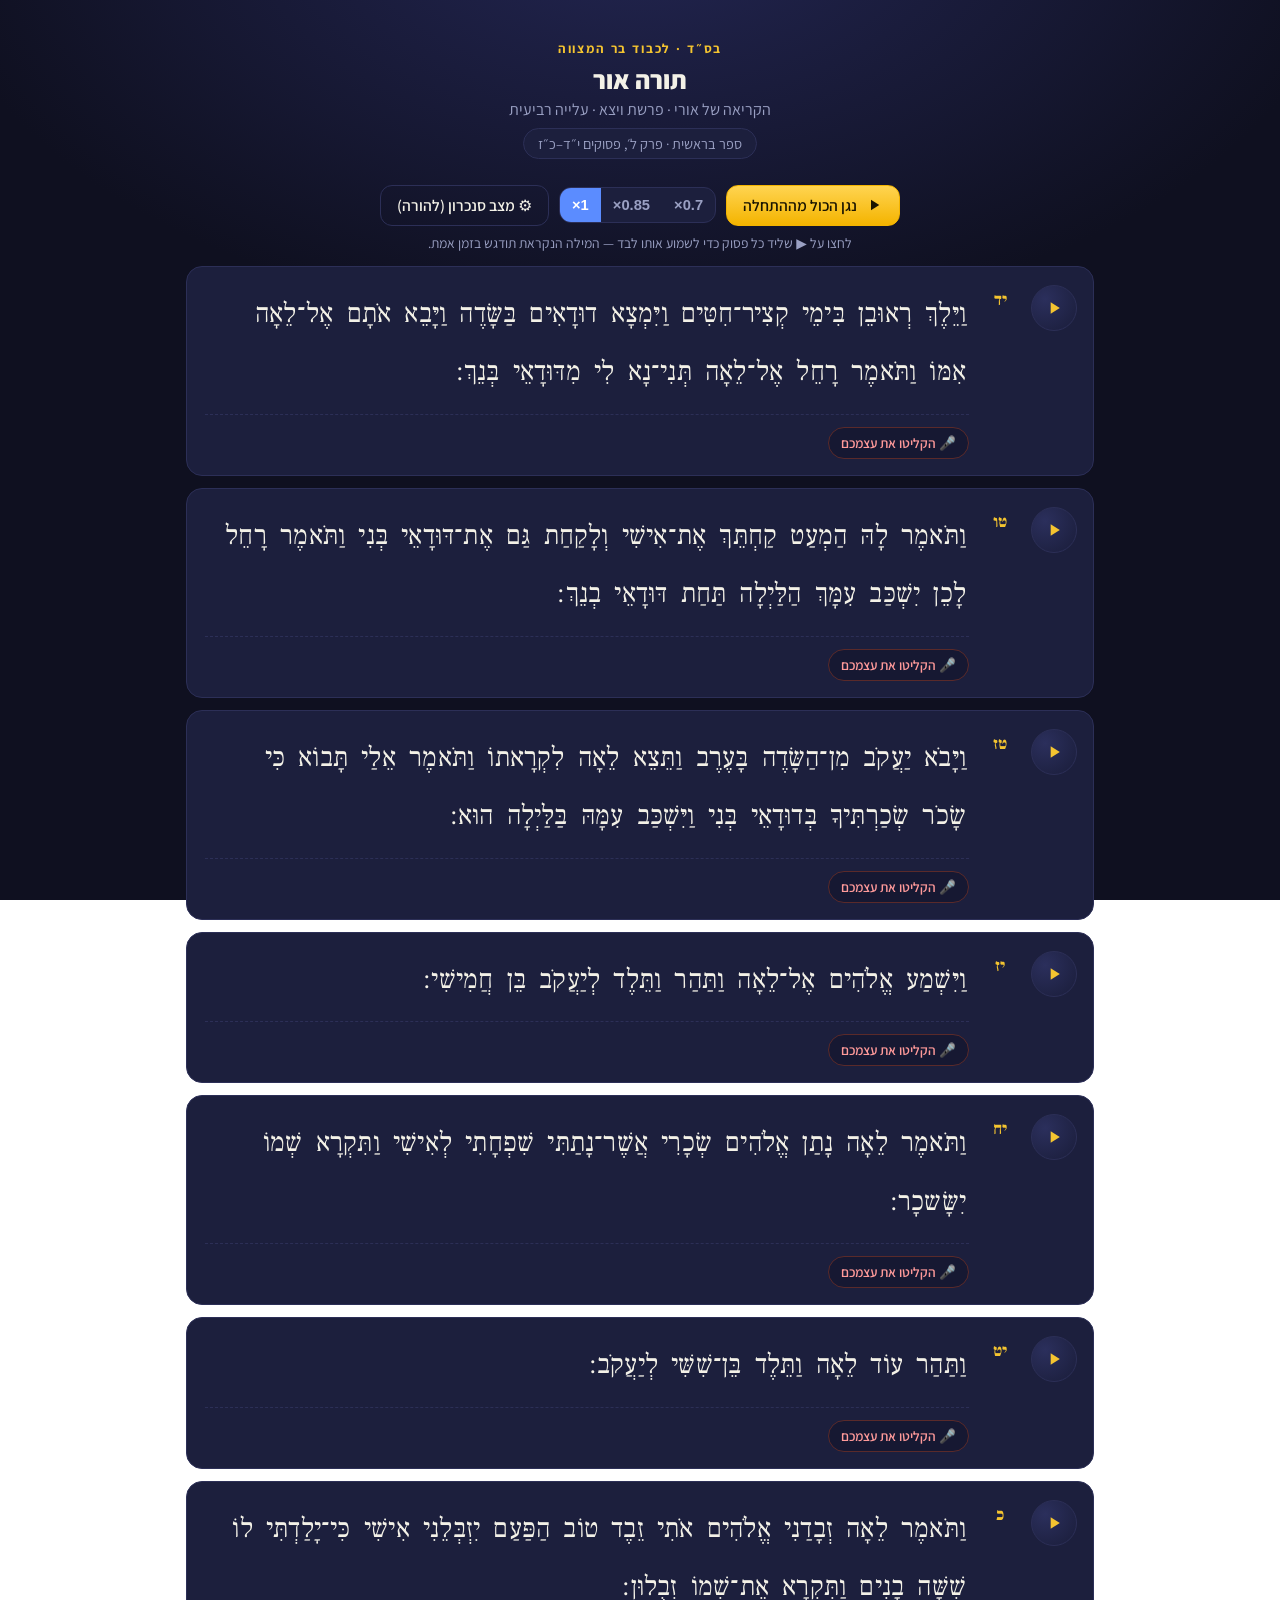
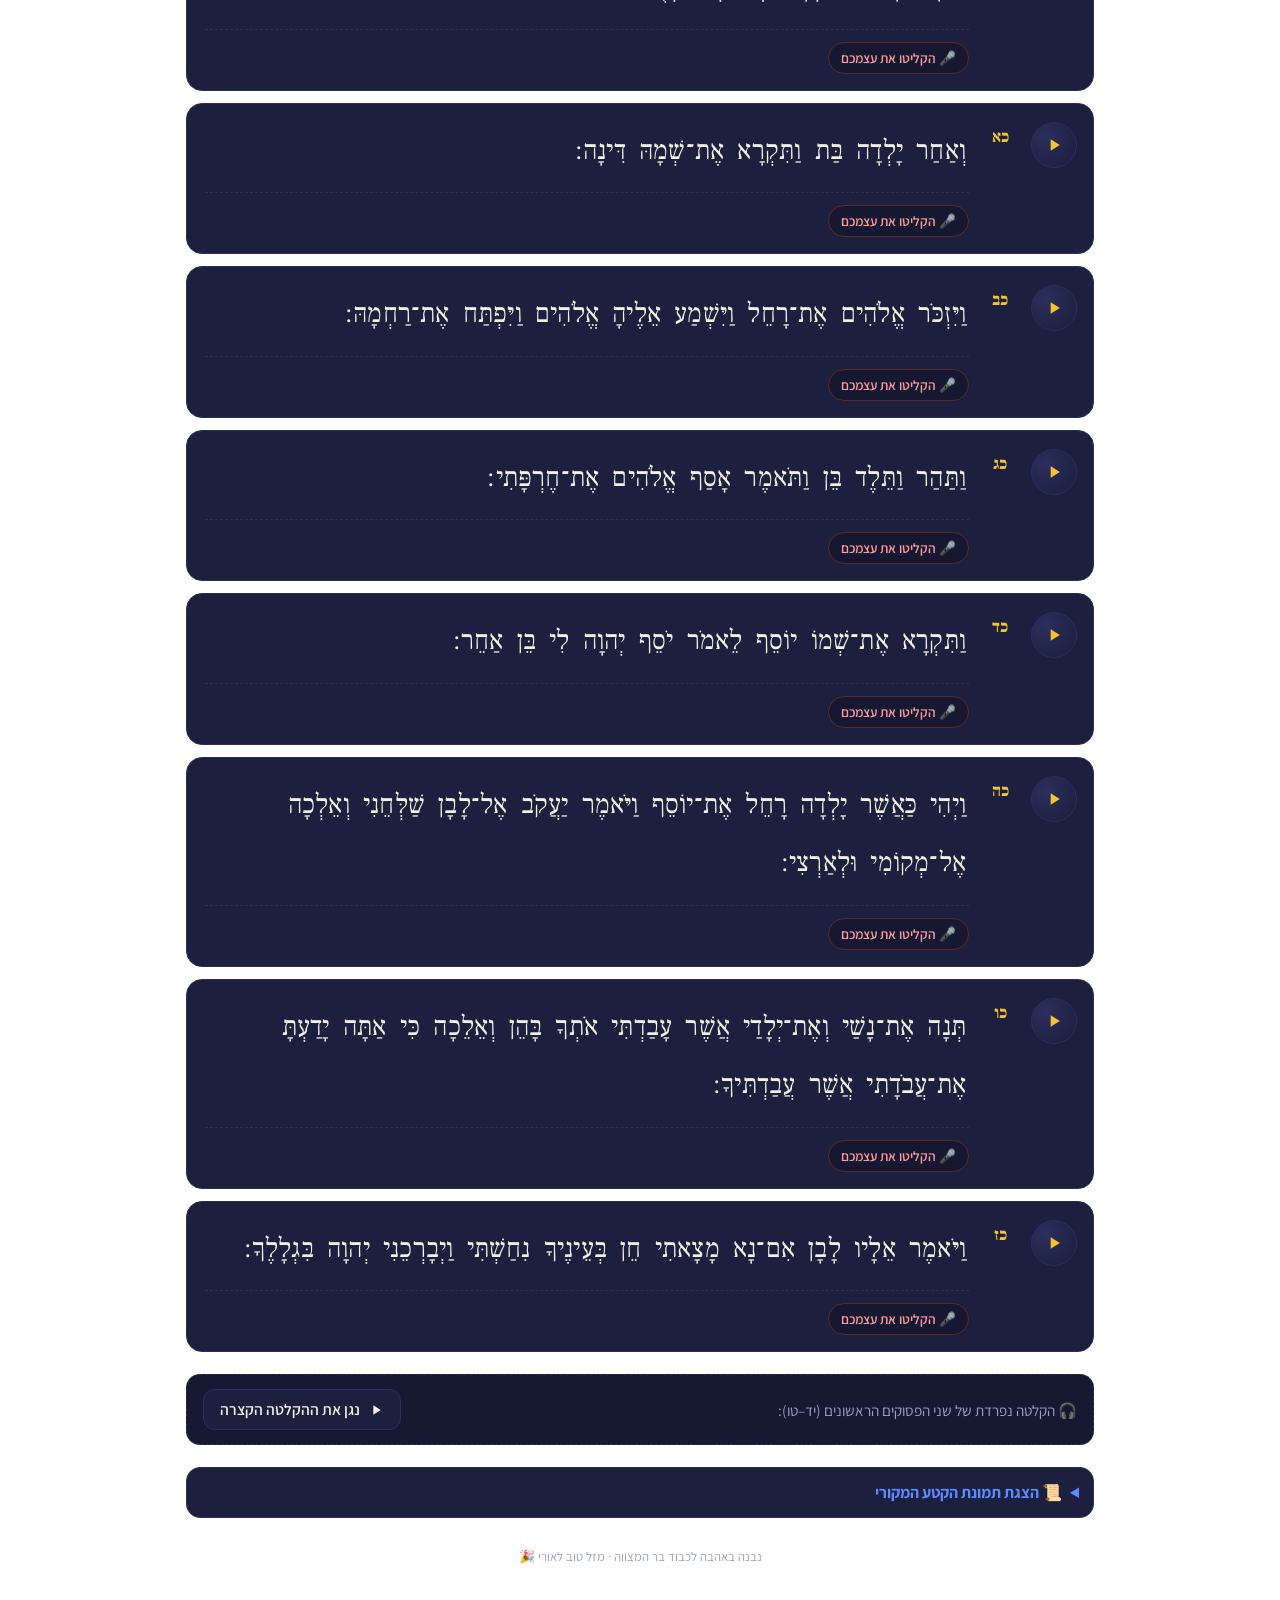
==== index.html @ f00687b6 "Phase 1 comparison: tempo + rhythm-envelope match vs original (client-side), with visual overlay" ====
<!DOCTYPE html>
<html lang="he" dir="rtl">
<head>
<meta charset="utf-8">
<meta name="viewport" content="width=device-width, initial-scale=1, viewport-fit=cover">
<title>תורה אור · הקריאה של אורי לבר המצווה</title>
<meta name="description" content="תורה אור — לימוד קריאה בתורה בטעמים. לוחצים על כל פסוק ולומדים בדיוק לפי ההקלטה, עם הדגשת המילה הנקראת בזמן אמת.">

<!-- Open Graph / WhatsApp / social preview -->
<meta property="og:type" content="website">
<meta property="og:site_name" content="תורה אור">
<meta property="og:title" content="תורה אור">
<meta property="og:description" content="לימוד קריאה בתורה בטעמים — פסוק אחר פסוק, בדיוק לפי ההקלטה, עם הדגשת המילה הנקראת בזמן אמת.">
<meta property="og:url" content="https://amitrubin10.github.io/bar_mitzva/">
<meta property="og:image" content="https://amitrubin10.github.io/bar_mitzva/share3.png">
<meta property="og:image:secure_url" content="https://amitrubin10.github.io/bar_mitzva/share3.png">
<meta property="og:image:type" content="image/png">
<meta property="og:image:width" content="1200">
<meta property="og:image:height" content="630">
<meta property="og:image:alt" content="תורה אור — לימוד קריאה בתורה בטעמים">
<meta property="og:locale" content="he_IL">
<meta name="twitter:card" content="summary_large_image">
<meta name="twitter:title" content="תורה אור">
<meta name="twitter:description" content="לימוד קריאה בתורה בטעמים — פסוק אחר פסוק, בדיוק לפי ההקלטה.">
<meta name="twitter:image" content="https://amitrubin10.github.io/bar_mitzva/share3.png">

<!-- PWA -->
<link rel="manifest" href="manifest.webmanifest">
<meta name="theme-color" content="#0f1020">
<meta name="mobile-web-app-capable" content="yes">
<meta name="apple-mobile-web-app-capable" content="yes">
<meta name="apple-mobile-web-app-status-bar-style" content="black-translucent">
<meta name="apple-mobile-web-app-title" content="תורה אור">
<link rel="apple-touch-icon" href="icons/apple-touch-icon.png">
<link rel="icon" href="icons/favicon.png" type="image/png">

<link rel="preconnect" href="https://fonts.googleapis.com">
<link href="https://fonts.googleapis.com/css2?family=Assistant:wght@400;600;700;800&family=Frank+Ruhl+Libre:wght@500;700;900&display=swap" rel="stylesheet">
<link rel="stylesheet" href="style.css">
</head>
<body>
<div class="wrap">
  <header class="top">
    <div class="kicker">בס״ד · לכבוד בר המצווה</div>
    <h1>תורה אור</h1>
    <div class="sub">הקריאה של אורי · פרשת ויצא · עלייה רביעית</div>
    <div class="ref-badge">ספר בראשית · פרק ל׳, פסוקים י״ד–כ״ז</div>
  </header>

  <div class="toolbar">
    <div class="btn primary" id="playAll"><svg viewBox="0 0 24 24" width="18" height="18"><path fill="#1a1400" d="M8 5v14l11-7z"/></svg> נגן הכול מההתחלה</div>
    <div class="speed-group" id="speedGroup" title="מהירות">
      <button data-sp="0.7">0.7×</button>
      <button data-sp="0.85">0.85×</button>
      <button data-sp="1" class="on">1×</button>
    </div>
    <div class="btn ghost" id="syncToggle">⚙️ מצב סנכרון (להורה)</div>
    <div class="btn" id="installBtn" style="display:none">⬇️ התקן כאפליקציה</div>
  </div>
  <div class="hint">לחצו על ▶ שליד כל פסוק כדי לשמוע אותו לבד — המילה הנקראת תודגש בזמן אמת.</div>

  <div id="noSyncWarn" class="warn-nosync" style="display:none"></div>

  <div class="verses" id="verses"></div>

  <div class="extra">
    <div class="lbl">🎧 הקלטה נפרדת של שני הפסוקים הראשונים (יד–טו):</div>
    <div class="btn" id="playFirst2"><svg viewBox="0 0 24 24" width="16" height="16"><path fill="currentColor" d="M8 5v14l11-7z"/></svg> נגן את ההקלטה הקצרה</div>
  </div>

  <details class="img">
    <summary>📜 הצגת תמונת הקטע המקורי</summary>
    <img src="media/text.png" alt="טקסט הקטע מחולק לפסוקים">
  </details>

  <!-- ===== Sync editor (parent) ===== -->
  <div class="editor" id="editor">
    <h3>⚙️ מצב סנכרון — כוונון זמנים</h3>
    <p style="color:var(--muted);font-size:.9rem;margin-top:0">
      כאן מכוונים אילו קטעים בהקלטה שייכים לכל פסוק ולכל מילה, כדי שההדגשה תהיה מדויקת.
      בוחרים פסוק, לוחצים <b>הקלט תזמון</b>, וההקלטה מתנגנת — מקישים <b>רווח</b> (או לוחצים על הכפתור הגדול)
      בדיוק ברגע שבו מתחילה כל מילה. בסוף לוחצים שוב רווח לסיום. אפשר גם לתקן ידנית את זמני ההתחלה/סיום של הפסוק.
    </p>
    <div class="row">
      <label>פסוק:</label>
      <select id="edVerse"></select>
      <span class="pill">התחלה: <b id="edStart">—</b></span>
      <span class="pill">סיום: <b id="edEnd">—</b></span>
    </div>
    <div class="row">
      <span>התחלת פסוק (שנ'):</span><input type="number" id="edStartIn" step="0.05" style="width:90px">
      <span>סיום פסוק (שנ'):</span><input type="number" id="edEndIn" step="0.05" style="width:90px">
      <div class="btn" id="edApplyBounds">עדכן גבולות</div>
      <div class="btn" id="edPreview">▶ נגן פסוק זה</div>
    </div>
    <div class="row">
      <div class="btn primary big" id="edRecord">🎯 הקלט תזמון מילים (רווח לכל מילה)</div>
      <span class="rec-status" id="edRecStatus"></span>
    </div>
    <div class="row">
      <div class="btn on" id="edTapBtn" style="display:none;font-size:1.1rem;padding:14px 28px">👇 הקש כאן / רווח — מילה הבאה</div>
    </div>
    <div class="row">
      <div class="btn" id="edExport">⬇️ ייצוא כל הזמנים (JSON)</div>
      <div class="btn" id="edImport">⬆️ טעינת זמנים מ-JSON</div>
      <div class="btn ghost" id="edReset" style="color:#ff8080">איפוס פסוק זה</div>
    </div>
    <textarea id="edJson" placeholder="כאן יופיע ה-JSON לייצוא / כאן מדביקים JSON לטעינה"></textarea>
    <div class="row"><div class="btn" id="edLoadJson">טען מהתיבה למעלה</div>
      <span style="color:var(--muted);font-size:.82rem">הזמנים נשמרים אוטומטית בדפדפן. לייצוא קבוע — שמרו את ה-JSON.</span></div>
  </div>

  <footer>נבנה באהבה לכבוד בר המצווה · מזל טוב לאורי 🎉</footer>
</div>

<div class="nowbar" id="nowbar">
  <span class="stop" id="nowStop">■ עצור</span>
  <span class="pausebtn" id="nowPause">⏸ השהה</span>
  <span class="np">פסוק <b id="npNum">—</b></span>
</div>

<audio id="audioFull" src="media/full.oga" preload="auto"></audio>
<audio id="audioFirst2" src="media/first2.oga" preload="auto"></audio>

<script src="data.js"></script>
<script src="timings.js"></script>
<script src="original_env.js"></script>
<script src="app.js"></script>
<script>
  if ("serviceWorker" in navigator) {
    // If a SW already controls this page, a controller change means a new
    // version activated — reload once to show it immediately.
    var __refreshing = false;
    if (navigator.serviceWorker.controller) {
      navigator.serviceWorker.addEventListener("controllerchange", function () {
        if (__refreshing) return; __refreshing = true; window.location.reload();
      });
    }
    window.addEventListener("load", function () {
      navigator.serviceWorker.register("sw.js").then(function (reg) {
        if (reg && reg.update) { try { reg.update(); } catch (e) {} }
      }).catch(function () {});
    });
  }
</script>
</body>
</html>
---- style.css ----
:root{
  --bg:#0f1020;
  --bg2:#171933;
  --card:#1c1f3d;
  --card-hover:#242850;
  --ink:#f3f1e7;
  --muted:#9aa0c3;
  --accent:#f4c430;      /* gold */
  --accent2:#5b8cff;     /* blue */
  --marker:#ffe14d;      /* highlight marker */
  --marker-glow:rgba(255,225,77,.55);
  --done:#7c83b0;
  --line:#2c2f57;
  --good:#43d17a;
  --font-torah:"Frank Ruhl Libre","Times New Roman",serif;
}
*{box-sizing:border-box}
html,body{margin:0;padding:0}
body{
  background:radial-gradient(1200px 700px at 50% -10%,#232653 0%,var(--bg) 60%) fixed;
  color:var(--ink);
  font-family:"Assistant","Segoe UI",system-ui,sans-serif;
  direction:rtl;
  min-height:100vh;
  -webkit-tap-highlight-color:transparent;
}
.wrap{max-width:940px;margin:0 auto;
  padding:calc(18px + env(safe-area-inset-top)) calc(16px + env(safe-area-inset-right)) 90px calc(16px + env(safe-area-inset-left))}

/* header */
header.top{text-align:center;padding:22px 10px 8px}
header.top .kicker{color:var(--accent);letter-spacing:.14em;font-size:.82rem;font-weight:700}
header.top h1{margin:.25em 0 .1em;font-size:1.6rem;font-weight:800}
header.top .sub{color:var(--muted);font-size:1rem}
.ref-badge{display:inline-block;margin-top:8px;background:var(--card);border:1px solid var(--line);
  border-radius:999px;padding:5px 14px;color:var(--muted);font-size:.9rem}

/* toolbar */
.toolbar{display:flex;flex-wrap:wrap;gap:10px;justify-content:center;align-items:center;margin:18px 0 8px}
.btn{
  display:inline-flex;align-items:center;gap:8px;cursor:pointer;user-select:none;
  background:var(--card);color:var(--ink);border:1px solid var(--line);
  padding:9px 16px;border-radius:12px;font-size:.98rem;font-weight:600;transition:.15s;
}
.btn:hover{background:var(--card-hover);border-color:var(--accent2)}
.btn.primary{background:linear-gradient(180deg,#ffd451,#f4b400);color:#1a1400;border-color:#f4b400}
.btn.primary:hover{filter:brightness(1.06)}
.btn.ghost{background:transparent}
.btn.on{background:var(--accent2);border-color:var(--accent2);color:#fff}
.speed-group{display:inline-flex;background:var(--card);border:1px solid var(--line);border-radius:12px;overflow:hidden}
.speed-group button{background:transparent;border:0;color:var(--muted);padding:9px 12px;cursor:pointer;font-weight:600;font-size:.92rem}
.speed-group button.on{background:var(--accent2);color:#fff}

.hint{text-align:center;color:var(--muted);font-size:.86rem;margin:4px 0 14px}

/* verses */
.verses{display:flex;flex-direction:column;gap:12px}
.verse{
  display:flex;align-items:flex-start;gap:14px;
  background:var(--card);border:1px solid var(--line);border-radius:16px;
  padding:16px 16px 16px 18px;transition:.15s;
}
.verse.active{border-color:var(--accent);box-shadow:0 0 0 2px rgba(244,196,48,.25),0 10px 30px rgba(0,0,0,.35)}
.verse .num{flex:0 0 auto;min-width:34px;text-align:center;color:var(--accent);font-weight:800;
  font-size:1.05rem;margin-top:6px;font-family:var(--font-torah)}
.play{
  flex:0 0 auto;width:46px;height:46px;border-radius:50%;cursor:pointer;
  display:grid;place-items:center;border:1px solid var(--line);
  background:radial-gradient(circle at 30% 30%,#2b2f5c,#1a1d3a);transition:.15s;margin-top:2px;
}
.play:hover{border-color:var(--accent);transform:scale(1.06)}
.play svg{width:20px;height:20px;fill:var(--accent)}
.verse.active .play{background:linear-gradient(180deg,#ffd451,#f4b400);border-color:#f4b400}
.verse.active .play svg{fill:#1a1400}
.text{
  font-family:var(--font-torah);
  font-size:1.7rem;line-height:2.15;flex:1;padding-top:2px;letter-spacing:.2px;
}
.text .w{border-radius:6px;padding:2px 3px;transition:background .08s,color .08s;cursor:pointer;
  box-decoration-break:clone;-webkit-box-decoration-break:clone}
.text .w.hl{
  background:var(--marker);
  color:#1a1400;box-shadow:0 0 14px var(--marker-glow),0 0 0 2px var(--marker);border-radius:5px;
}
.text .w.past{color:var(--done)}
.vbody{flex:1;min-width:0}
.recbar{display:flex;gap:8px;flex-wrap:wrap;align-items:center;margin-top:12px;
  padding-top:12px;border-top:1px dashed var(--line)}
.minibtn{cursor:pointer;user-select:none;font-size:.85rem;font-weight:600;
  padding:6px 12px;border-radius:999px;border:1px solid var(--line);
  background:#161832;color:var(--muted);transition:.15s;white-space:nowrap}
.minibtn:hover{border-color:var(--accent2);color:var(--ink)}
.minibtn.rec-btn{color:#ff9a9a;border-color:#5a2a2a}
.minibtn.rec-btn:hover{background:#2a1414;border-color:#ff6b6b;color:#ffd0d0}
.minibtn.rec-stop{background:#ff4d4d;color:#fff;border-color:#ff4d4d;animation:recpulse 1s infinite}
.minibtn.mine-btn{color:var(--accent);border-color:#4a411d}
.minibtn.mine-btn:hover{border-color:var(--accent);color:#ffe9a8}
.minibtn.del-btn:hover{border-color:#ff6b6b;color:#ff9a9a}
.minibtn.cmp-btn{color:var(--accent2);border-color:#25406b}
.minibtn.cmp-btn:hover{border-color:var(--accent2);color:#bcd0ff}
.rec-timer{color:#ff6b6b;font-weight:700;font-variant-numeric:tabular-nums}
@keyframes recpulse{50%{opacity:.5}}

.cmp-result{margin-top:12px;background:#12142c;border:1px solid var(--line);border-radius:12px;padding:10px 12px}
.cmp-head{display:flex;justify-content:space-between;align-items:center;color:var(--accent2);font-weight:700;font-size:.9rem;margin-bottom:6px}
.cmp-x{cursor:pointer;color:var(--muted)}
.cmp-x:hover{color:#ff6b6b}
.cmp-rows{display:flex;flex-direction:column;gap:4px;font-size:.92rem}
.cmp-row>span{color:var(--muted)}
.cmp-row b.good{color:var(--good)}
.cmp-row b.warn{color:#ffcf6b}
.cmp-sub{color:var(--muted);font-size:.82rem}
.cmp-canvas{width:100%;height:90px;margin-top:8px;background:#0c0e20;border-radius:8px;display:block}
.cmp-legend{font-size:.8rem;color:var(--muted);margin-top:5px}
.cmp-legend .dot{display:inline-block;width:10px;height:10px;border-radius:50%;vertical-align:middle;margin-inline-start:4px}
.cmp-legend .dot.o{background:var(--accent)}
.cmp-legend .dot.u{background:var(--accent2)}
.cmp-loading{color:var(--muted);font-size:.9rem;padding:6px 0}

@media(max-width:560px){
  .text{font-size:1.4rem;line-height:2.05}
  .play{width:40px;height:40px}
  header.top h1{font-size:1.3rem}
  .minibtn{font-size:.8rem;padding:6px 10px}
}

/* separate short recording box */
.extra{margin:22px 0 6px;background:var(--bg2);border:1px dashed var(--line);border-radius:14px;padding:14px 16px;
  display:flex;align-items:center;gap:12px;justify-content:space-between;flex-wrap:wrap}
.extra .lbl{color:var(--muted);font-size:.95rem}

/* image */
details.img{margin-top:22px;background:var(--card);border:1px solid var(--line);border-radius:14px;padding:8px 14px}
details.img summary{cursor:pointer;color:var(--accent2);font-weight:700;padding:6px 0}
details.img img{max-width:100%;border-radius:10px;margin-top:10px;background:#fff}

/* sync editor */
.editor{margin-top:20px;background:#12142c;border:1px solid var(--accent2);border-radius:16px;padding:16px;display:none}
.editor.show{display:block}
.editor h3{margin:.1em 0 .6em;color:var(--accent2)}
.editor .row{display:flex;flex-wrap:wrap;gap:10px;align-items:center;margin:8px 0}
.editor select,.editor input[type=number]{background:var(--card);color:var(--ink);border:1px solid var(--line);border-radius:8px;padding:7px 10px;font-size:.95rem}
.editor .big{font-size:1.05rem;font-weight:700}
.rec-status{color:var(--accent);font-weight:700}
.editor textarea{width:100%;height:120px;background:#0c0e20;color:#cfe0ff;border:1px solid var(--line);border-radius:8px;padding:10px;font-family:monospace;font-size:.8rem;direction:ltr}
.pill{background:var(--card);border:1px solid var(--line);border-radius:999px;padding:4px 10px;font-size:.82rem;color:var(--muted)}
.warn-nosync{background:#3a2a12;border:1px solid #6b4d1e;color:#ffd88a;border-radius:12px;padding:10px 14px;margin:10px 0;font-size:.9rem;text-align:center}

footer{text-align:center;color:var(--muted);font-size:.8rem;margin-top:30px}

/* floating now-playing bar */
.nowbar{position:fixed;left:50%;transform:translateX(-50%);bottom:calc(16px + env(safe-area-inset-bottom));background:rgba(20,22,46,.96);
  border:1px solid var(--line);border-radius:14px;padding:10px 16px;display:none;align-items:center;gap:14px;
  box-shadow:0 10px 40px rgba(0,0,0,.5);backdrop-filter:blur(6px);z-index:50}
.nowbar.show{display:flex}
.nowbar .stop{cursor:pointer;color:#ff6b6b;font-weight:700}
.nowbar .pausebtn{cursor:pointer;color:var(--accent);font-weight:700;user-select:none;min-width:74px;text-align:center}
.nowbar .np{font-size:.9rem;color:var(--muted)}
.nowbar .np b{color:var(--accent)}
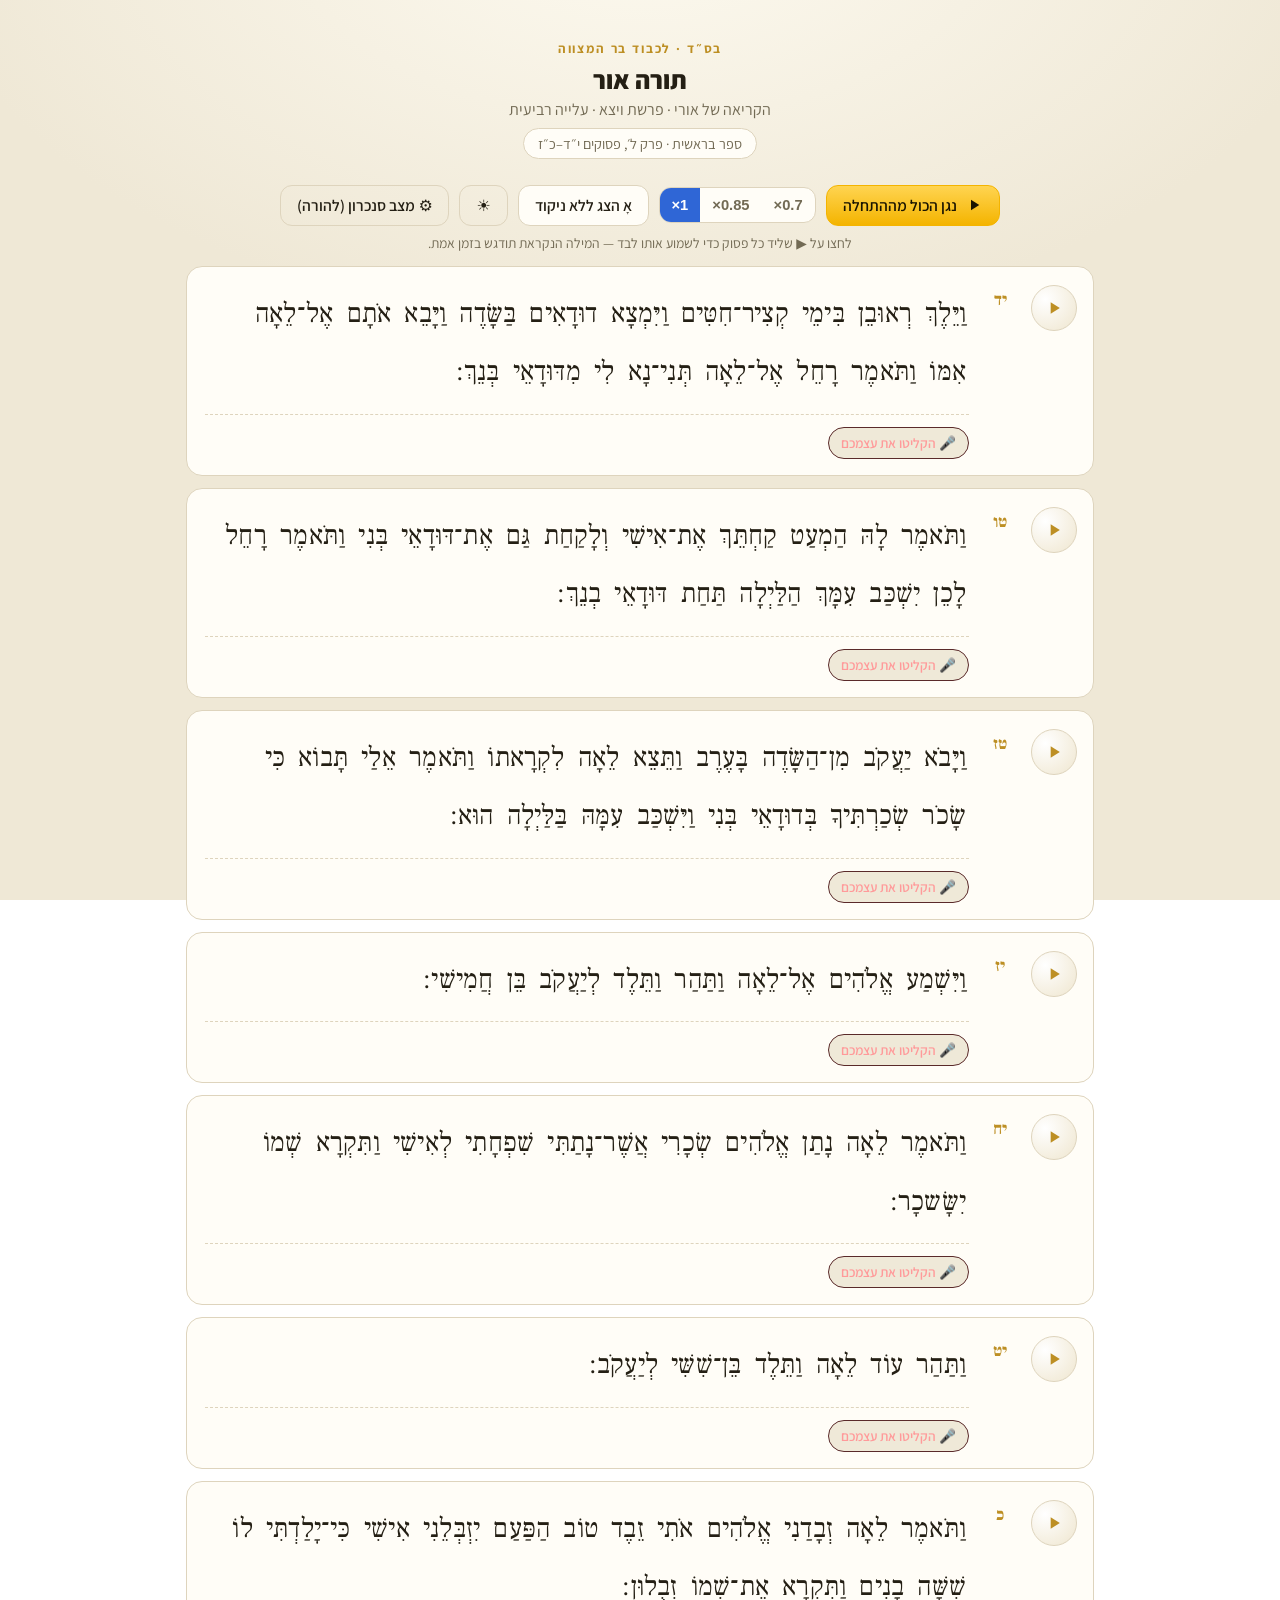
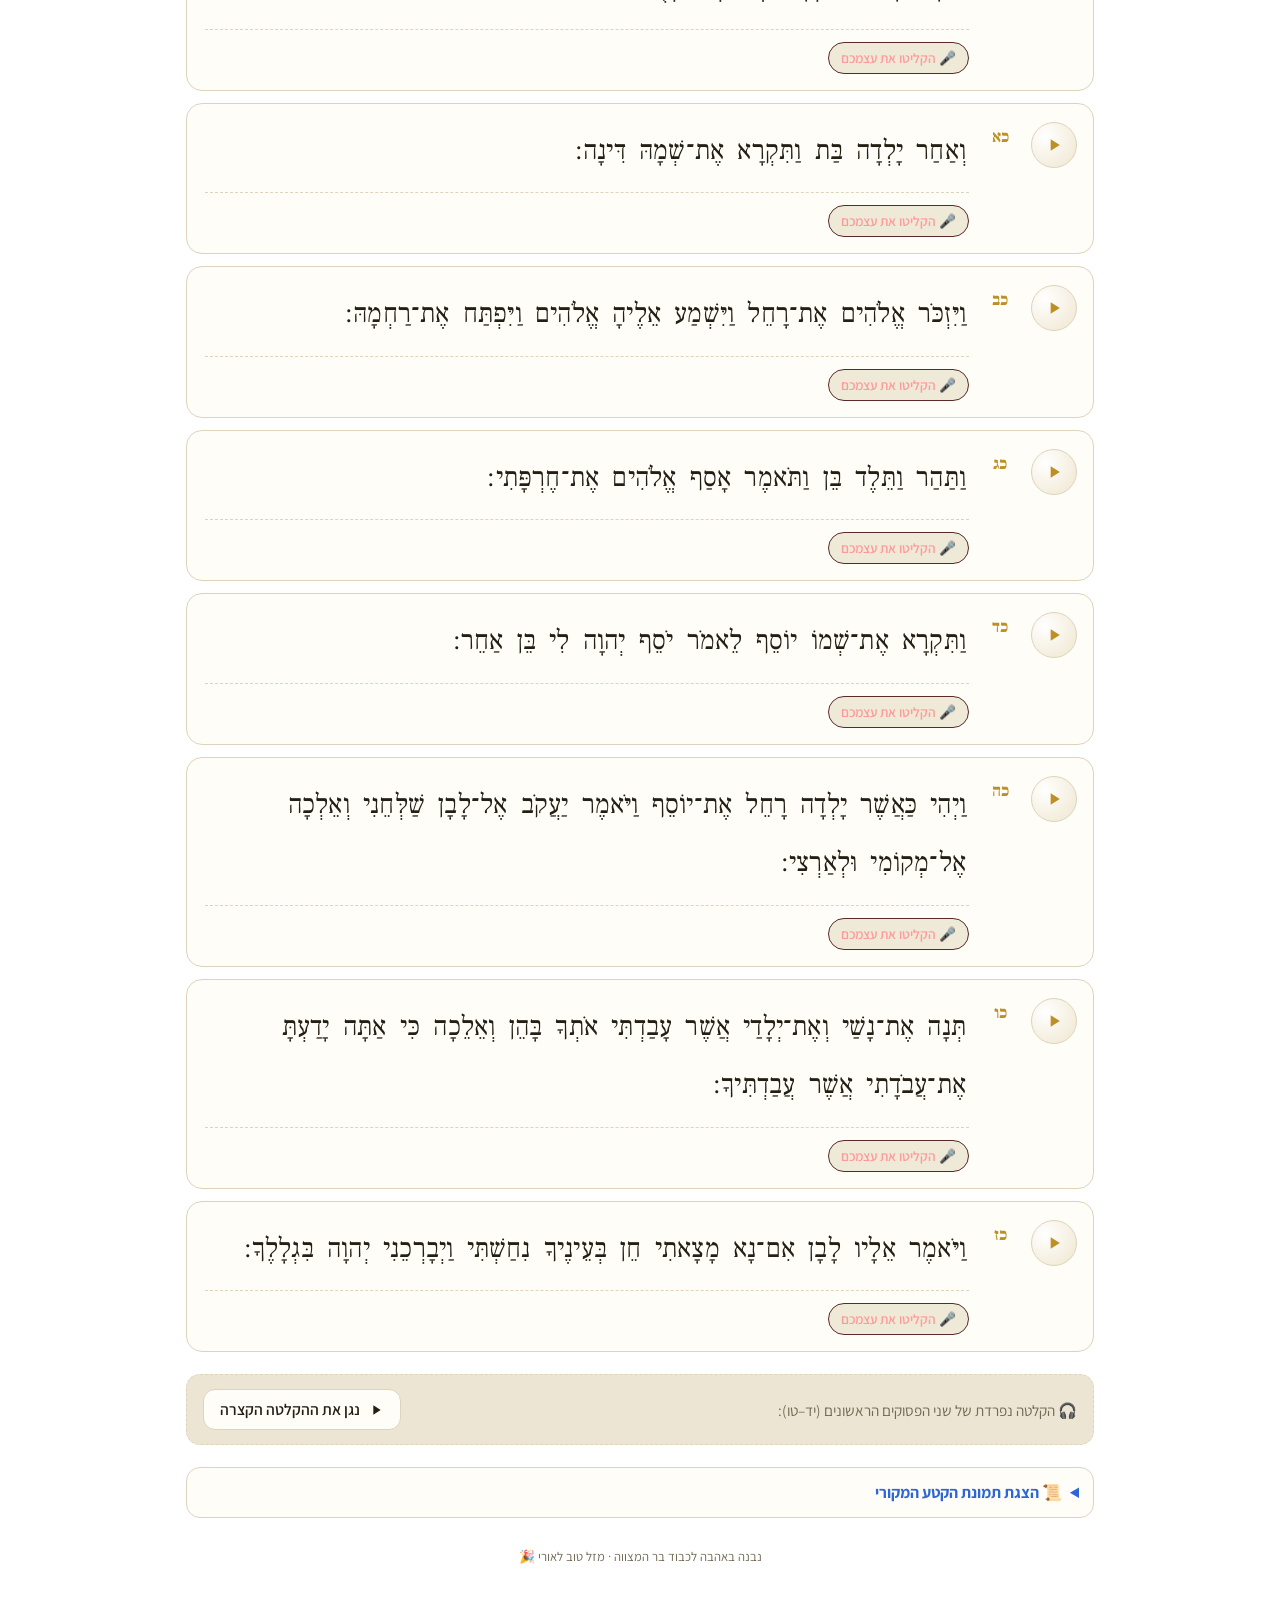
==== commit fd3bc0e6: "Add nikud on/off toggle (reading level) and light/dark theme switch" ====
--- a/index.html
+++ b/index.html
@@ -27,6 +27,7 @@
 <!-- PWA -->
 <link rel="manifest" href="manifest.webmanifest">
 <meta name="theme-color" content="#0f1020">
+<script>(function(){try{var t=localStorage.getItem('ori_theme');if(!t){t=(window.matchMedia&&matchMedia('(prefers-color-scheme: light)').matches)?'light':'dark';}if(t==='light'){document.documentElement.setAttribute('data-theme','light');}}catch(e){}})();</script>
 <meta name="mobile-web-app-capable" content="yes">
 <meta name="apple-mobile-web-app-capable" content="yes">
 <meta name="apple-mobile-web-app-status-bar-style" content="black-translucent">
@@ -54,6 +55,8 @@
       <button data-sp="0.85">0.85×</button>
       <button data-sp="1" class="on">1×</button>
     </div>
+    <div class="btn" id="nikudToggle">אָ הצג ללא ניקוד</div>
+    <div class="btn ghost" id="themeToggle" title="מסך בהיר / כהה">🌙</div>
     <div class="btn ghost" id="syncToggle">⚙️ מצב סנכרון (להורה)</div>
     <div class="btn" id="installBtn" style="display:none">⬇️ התקן כאפליקציה</div>
   </div>
--- a/style.css
+++ b/style.css
@@ -12,12 +12,44 @@
   --done:#7c83b0;
   --line:#2c2f57;
   --good:#43d17a;
+  /* semantic panel/surface tokens (switch with theme) */
+  --bg-grad:radial-gradient(1200px 700px at 50% -10%,#232653 0%,#0f1020 60%);
+  --panel:#12142c;
+  --panel2:#161832;
+  --canvas-bg:#0c0e20;
+  --bar-bg:rgba(20,22,46,.96);
+  --modal-bg:linear-gradient(180deg,#1e2143,#181a35);
+  --play-bg:radial-gradient(circle at 30% 30%,#2b2f5c,#1a1d3a);
+  --grid:rgba(255,255,255,.12);
   --font-torah:"Frank Ruhl Libre","Times New Roman",serif;
+}
+:root[data-theme="light"]{
+  --bg:#f4efe1;
+  --bg2:#ece5d3;
+  --card:#fffdf7;
+  --card-hover:#f6f0e1;
+  --ink:#241f14;
+  --muted:#726a54;
+  --accent:#bd8f24;      /* gold, darker for contrast on light */
+  --accent2:#2f66d6;     /* blue */
+  --marker:#ffe14d;
+  --marker-glow:rgba(220,170,30,.45);
+  --done:#a99f88;
+  --line:#ded4bd;
+  --good:#2a9d5b;
+  --bg-grad:radial-gradient(1200px 700px at 50% -10%,#fdfaf0 0%,#efe8d6 60%);
+  --panel:#f6f1e2;
+  --panel2:#efe9d8;
+  --canvas-bg:#fbf8ef;
+  --bar-bg:rgba(255,253,247,.97);
+  --modal-bg:linear-gradient(180deg,#fffdf7,#f5efe0);
+  --play-bg:radial-gradient(circle at 30% 30%,#ffffff,#efe6cf);
+  --grid:rgba(0,0,0,.14);
 }
 *{box-sizing:border-box}
 html,body{margin:0;padding:0}
 body{
-  background:radial-gradient(1200px 700px at 50% -10%,#232653 0%,var(--bg) 60%) fixed;
+  background:var(--bg-grad) fixed;
   color:var(--ink);
   font-family:"Assistant","Segoe UI",system-ui,sans-serif;
   direction:rtl;
@@ -66,7 +98,7 @@
 .play{
   flex:0 0 auto;width:46px;height:46px;border-radius:50%;cursor:pointer;
   display:grid;place-items:center;border:1px solid var(--line);
-  background:radial-gradient(circle at 30% 30%,#2b2f5c,#1a1d3a);transition:.15s;margin-top:2px;
+  background:var(--play-bg);transition:.15s;margin-top:2px;
 }
 .play:hover{border-color:var(--accent);transform:scale(1.06)}
 .play svg{width:20px;height:20px;fill:var(--accent)}
@@ -88,7 +120,7 @@
   padding-top:12px;border-top:1px dashed var(--line)}
 .minibtn{cursor:pointer;user-select:none;font-size:.85rem;font-weight:600;
   padding:6px 12px;border-radius:999px;border:1px solid var(--line);
-  background:#161832;color:var(--muted);transition:.15s;white-space:nowrap}
+  background:var(--panel2);color:var(--muted);transition:.15s;white-space:nowrap}
 .minibtn:hover{border-color:var(--accent2);color:var(--ink)}
 .minibtn.rec-btn{color:#ff9a9a;border-color:#5a2a2a}
 .minibtn.rec-btn:hover{background:#2a1414;border-color:#ff6b6b;color:#ffd0d0}
@@ -101,7 +133,7 @@
 .rec-timer{color:#ff6b6b;font-weight:700;font-variant-numeric:tabular-nums}
 @keyframes recpulse{50%{opacity:.5}}
 
-.cmp-result{margin-top:12px;background:#12142c;border:1px solid var(--line);border-radius:12px;padding:10px 12px}
+.cmp-result{margin-top:12px;background:var(--panel);border:1px solid var(--line);border-radius:12px;padding:10px 12px}
 .cmp-head{display:flex;justify-content:space-between;align-items:center;color:var(--accent2);font-weight:700;font-size:.9rem;margin-bottom:6px}
 .cmp-x{cursor:pointer;color:var(--muted)}
 .cmp-x:hover{color:#ff6b6b}
@@ -110,12 +142,20 @@
 .cmp-row b.good{color:var(--good)}
 .cmp-row b.warn{color:#ffcf6b}
 .cmp-sub{color:var(--muted);font-size:.82rem}
-.cmp-canvas{width:100%;height:90px;margin-top:8px;background:#0c0e20;border-radius:8px;display:block}
+.cmp-caption{color:var(--muted);font-size:.8rem;margin-top:10px;margin-bottom:2px}
+.cmp-canvas{width:100%;height:90px;margin-top:4px;background:var(--canvas-bg);border-radius:8px;display:block}
+.cmp-canvas.pitch{height:110px}
 .cmp-legend{font-size:.8rem;color:var(--muted);margin-top:5px}
 .cmp-legend .dot{display:inline-block;width:10px;height:10px;border-radius:50%;vertical-align:middle;margin-inline-start:4px}
 .cmp-legend .dot.o{background:var(--accent)}
 .cmp-legend .dot.u{background:var(--accent2)}
 .cmp-loading{color:var(--muted);font-size:.9rem;padding:6px 0}
+.text .w.wgood{border-bottom:3px solid var(--good)}
+.text .w.wok{border-bottom:3px solid #ffcf6b}
+.text .w.woff{border-bottom:3px solid #ff6b6b}
+.cmp-sub .wg{color:var(--good)}
+.cmp-sub .wo{color:#ffcf6b}
+.cmp-sub .wb{color:#ff6b6b}
 
 @media(max-width:560px){
   .text{font-size:1.4rem;line-height:2.05}
@@ -135,21 +175,42 @@
 details.img img{max-width:100%;border-radius:10px;margin-top:10px;background:#fff}
 
 /* sync editor */
-.editor{margin-top:20px;background:#12142c;border:1px solid var(--accent2);border-radius:16px;padding:16px;display:none}
+.editor{margin-top:20px;background:var(--panel);border:1px solid var(--accent2);border-radius:16px;padding:16px;display:none}
 .editor.show{display:block}
 .editor h3{margin:.1em 0 .6em;color:var(--accent2)}
 .editor .row{display:flex;flex-wrap:wrap;gap:10px;align-items:center;margin:8px 0}
 .editor select,.editor input[type=number]{background:var(--card);color:var(--ink);border:1px solid var(--line);border-radius:8px;padding:7px 10px;font-size:.95rem}
 .editor .big{font-size:1.05rem;font-weight:700}
 .rec-status{color:var(--accent);font-weight:700}
-.editor textarea{width:100%;height:120px;background:#0c0e20;color:#cfe0ff;border:1px solid var(--line);border-radius:8px;padding:10px;font-family:monospace;font-size:.8rem;direction:ltr}
+.editor textarea{width:100%;height:120px;background:var(--canvas-bg);color:var(--ink);border:1px solid var(--line);border-radius:8px;padding:10px;font-family:monospace;font-size:.8rem;direction:ltr}
 .pill{background:var(--card);border:1px solid var(--line);border-radius:999px;padding:4px 10px;font-size:.82rem;color:var(--muted)}
 .warn-nosync{background:#3a2a12;border:1px solid #6b4d1e;color:#ffd88a;border-radius:12px;padding:10px 14px;margin:10px 0;font-size:.9rem;text-align:center}
+:root[data-theme="light"] .warn-nosync{background:#fbefcf;border-color:#e3c778;color:#7a5a12}
+
+/* styled modal dialogs */
+.modal-ov{position:fixed;inset:0;background:rgba(6,7,18,.66);backdrop-filter:blur(4px);
+  display:flex;align-items:center;justify-content:center;z-index:200;padding:20px}
+.modal-box{background:var(--modal-bg);border:1px solid var(--line);
+  border-radius:18px;max-width:400px;width:100%;padding:24px 22px 18px;box-shadow:0 24px 70px rgba(0,0,0,.55);
+  transform:translateY(12px) scale(.96);opacity:.6;transition:transform .18s,opacity .18s;text-align:center}
+.modal-ov.show .modal-box{transform:none;opacity:1}
+.modal-box.danger{border-color:#7a3030}
+.modal-icon{font-size:2.1rem;line-height:1;margin-bottom:8px}
+.modal-title{font-weight:800;font-size:1.12rem;margin-bottom:8px;color:var(--ink)}
+.modal-msg{color:var(--ink);font-size:1rem;line-height:1.55;margin-bottom:20px}
+.modal-btns{display:flex;gap:10px;justify-content:center;flex-wrap:wrap}
+.modal-btn{cursor:pointer;border:1px solid var(--line);background:var(--card);color:var(--ink);
+  font-weight:700;font-size:.98rem;padding:10px 22px;border-radius:12px;transition:.15s;min-width:100px;font-family:inherit}
+.modal-btn:hover{background:var(--card-hover)}
+.modal-btn.cancel{background:transparent}
+.modal-btn.ok{background:linear-gradient(180deg,#ffd451,#f4b400);color:#1a1400;border-color:#f4b400}
+.modal-btn.ok:hover{filter:brightness(1.06)}
+.modal-btn.ok.danger{background:linear-gradient(180deg,#ff6f6f,#e23b3b);color:#fff;border-color:#e23b3b}
 
 footer{text-align:center;color:var(--muted);font-size:.8rem;margin-top:30px}
 
 /* floating now-playing bar */
-.nowbar{position:fixed;left:50%;transform:translateX(-50%);bottom:calc(16px + env(safe-area-inset-bottom));background:rgba(20,22,46,.96);
+.nowbar{position:fixed;left:50%;transform:translateX(-50%);bottom:calc(16px + env(safe-area-inset-bottom));background:var(--bar-bg);
   border:1px solid var(--line);border-radius:14px;padding:10px 16px;display:none;align-items:center;gap:14px;
   box-shadow:0 10px 40px rgba(0,0,0,.5);backdrop-filter:blur(6px);z-index:50}
 .nowbar.show{display:flex}
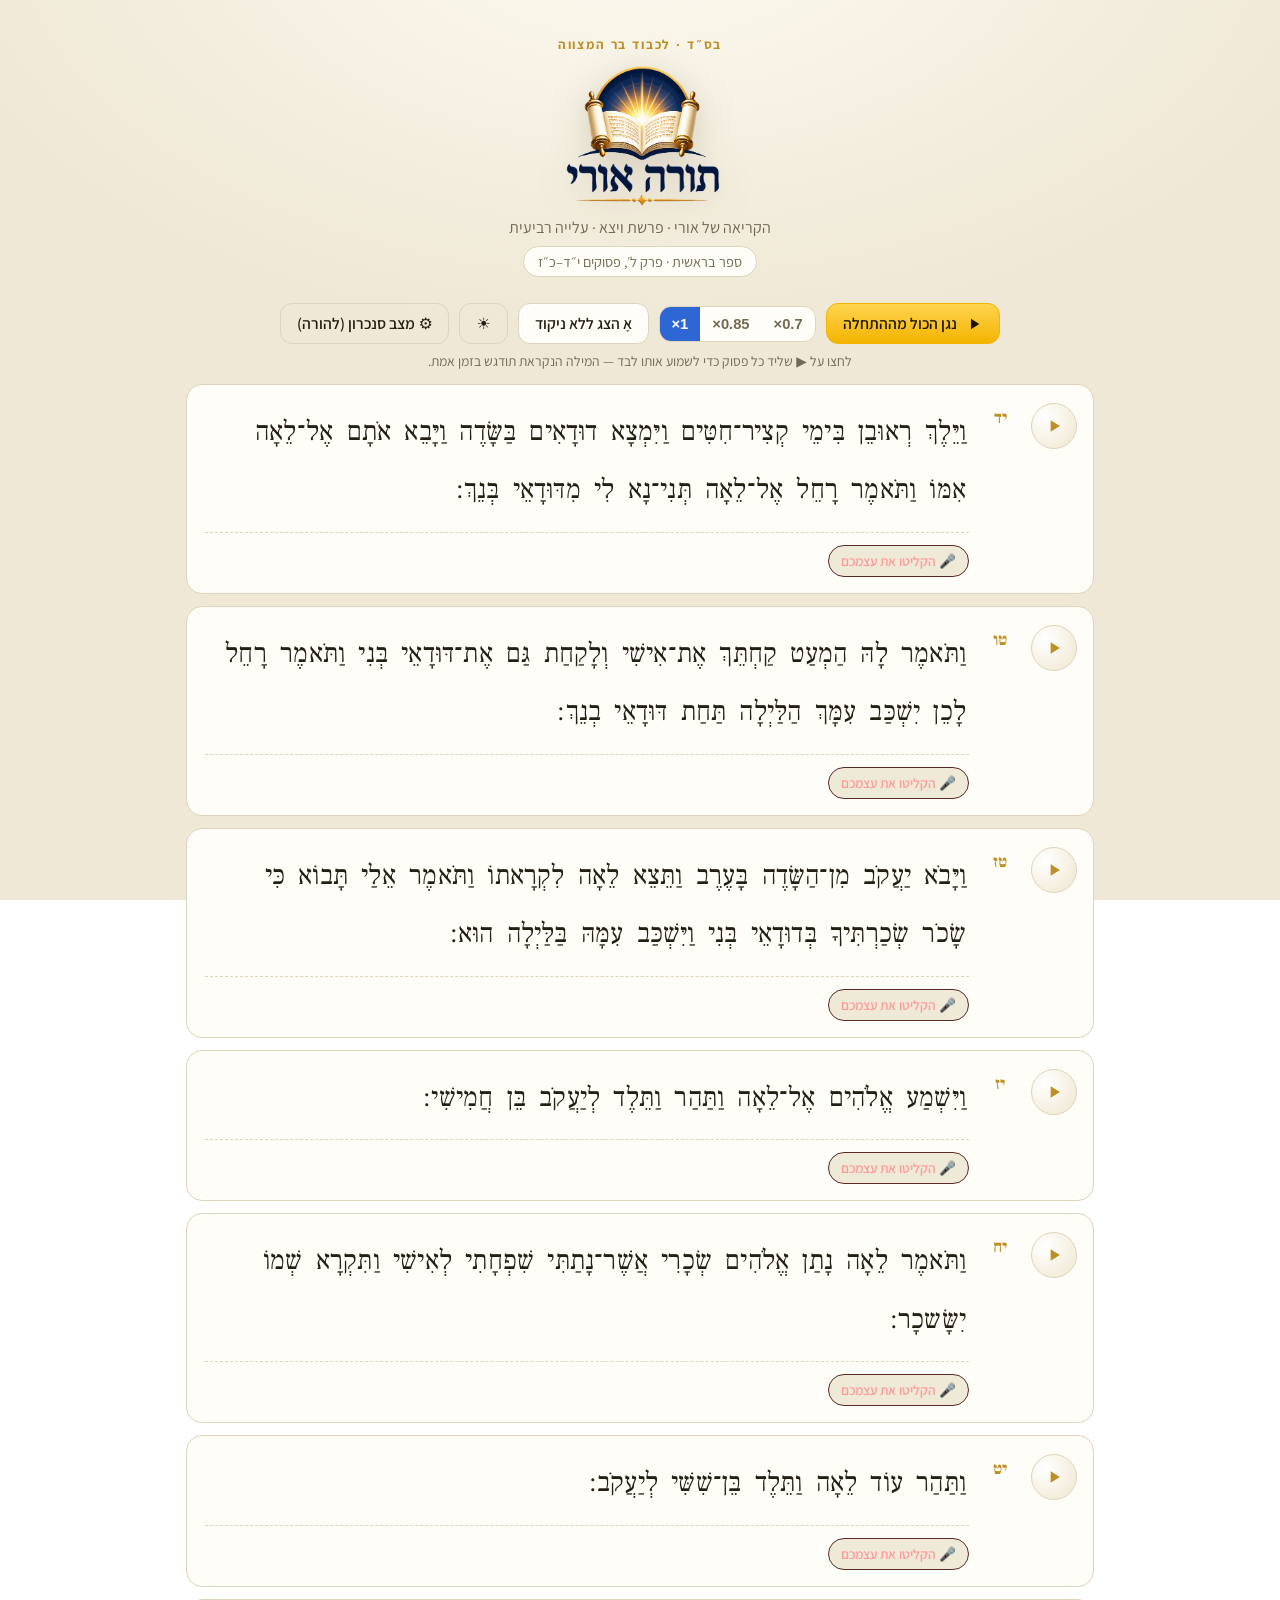
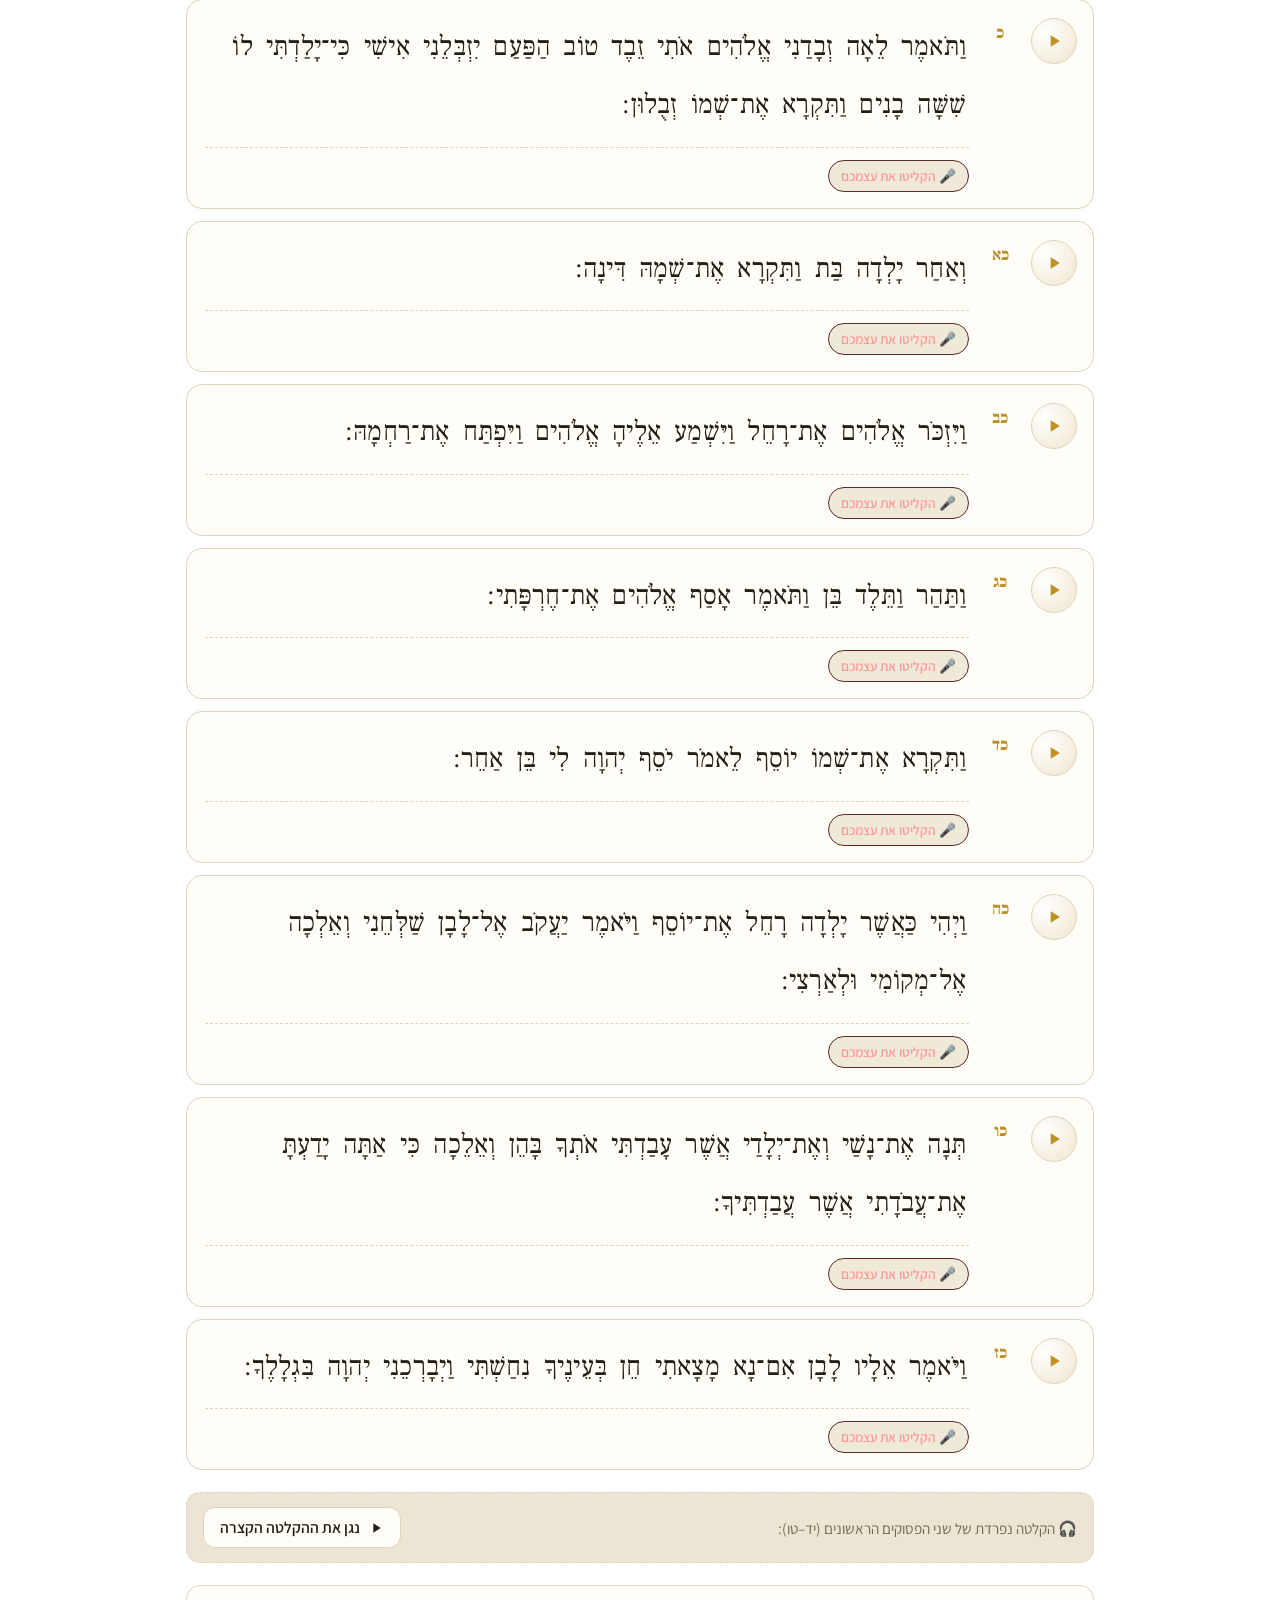
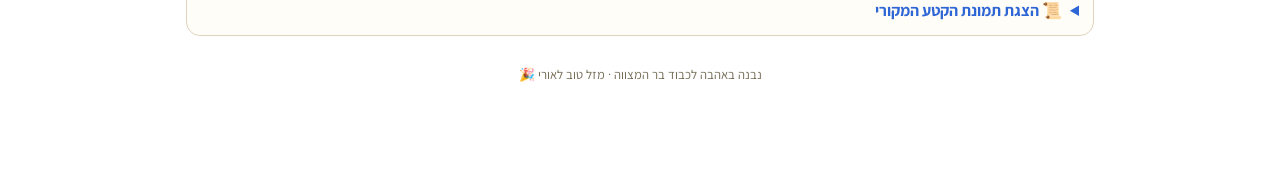
==== commit 3da0ffd5: "Rebrand to 'תורה אורי' with logo: hero header (theme-aware), splash screen, new app icons/favicon/sh" ====
--- a/index.html
+++ b/index.html
@@ -3,26 +3,26 @@
 <head>
 <meta charset="utf-8">
 <meta name="viewport" content="width=device-width, initial-scale=1, viewport-fit=cover">
-<title>תורה אור · הקריאה של אורי לבר המצווה</title>
-<meta name="description" content="תורה אור — לימוד קריאה בתורה בטעמים. לוחצים על כל פסוק ולומדים בדיוק לפי ההקלטה, עם הדגשת המילה הנקראת בזמן אמת.">
+<title>תורה אורי · הקריאה של אורי לבר המצווה</title>
+<meta name="description" content="תורה אורי — לימוד קריאה בתורה בטעמים. לוחצים על כל פסוק ולומדים בדיוק לפי ההקלטה, עם הדגשת המילה הנקראת בזמן אמת.">
 
 <!-- Open Graph / WhatsApp / social preview -->
 <meta property="og:type" content="website">
-<meta property="og:site_name" content="תורה אור">
-<meta property="og:title" content="תורה אור">
+<meta property="og:site_name" content="תורה אורי">
+<meta property="og:title" content="תורה אורי">
 <meta property="og:description" content="לימוד קריאה בתורה בטעמים — פסוק אחר פסוק, בדיוק לפי ההקלטה, עם הדגשת המילה הנקראת בזמן אמת.">
 <meta property="og:url" content="https://amitrubin10.github.io/bar_mitzva/">
-<meta property="og:image" content="https://amitrubin10.github.io/bar_mitzva/share3.png">
-<meta property="og:image:secure_url" content="https://amitrubin10.github.io/bar_mitzva/share3.png">
+<meta property="og:image" content="https://amitrubin10.github.io/bar_mitzva/share4.png">
+<meta property="og:image:secure_url" content="https://amitrubin10.github.io/bar_mitzva/share4.png">
 <meta property="og:image:type" content="image/png">
 <meta property="og:image:width" content="1200">
 <meta property="og:image:height" content="630">
-<meta property="og:image:alt" content="תורה אור — לימוד קריאה בתורה בטעמים">
+<meta property="og:image:alt" content="תורה אורי — לימוד קריאה בתורה בטעמים">
 <meta property="og:locale" content="he_IL">
 <meta name="twitter:card" content="summary_large_image">
-<meta name="twitter:title" content="תורה אור">
+<meta name="twitter:title" content="תורה אורי">
 <meta name="twitter:description" content="לימוד קריאה בתורה בטעמים — פסוק אחר פסוק, בדיוק לפי ההקלטה.">
-<meta name="twitter:image" content="https://amitrubin10.github.io/bar_mitzva/share3.png">
+<meta name="twitter:image" content="https://amitrubin10.github.io/bar_mitzva/share4.png">
 
 <!-- PWA -->
 <link rel="manifest" href="manifest.webmanifest">
@@ -31,7 +31,7 @@
 <meta name="mobile-web-app-capable" content="yes">
 <meta name="apple-mobile-web-app-capable" content="yes">
 <meta name="apple-mobile-web-app-status-bar-style" content="black-translucent">
-<meta name="apple-mobile-web-app-title" content="תורה אור">
+<meta name="apple-mobile-web-app-title" content="תורה אורי">
 <link rel="apple-touch-icon" href="icons/apple-touch-icon.png">
 <link rel="icon" href="icons/favicon.png" type="image/png">
 
@@ -40,10 +40,18 @@
 <link rel="stylesheet" href="style.css">
 </head>
 <body>
+<div class="splash" id="splash" aria-hidden="true">
+  <img class="splash-logo hero-dark" src="img/hero-dark.png" alt="תורה אורי">
+  <img class="splash-logo hero-light" src="img/hero-light.png" alt="תורה אורי">
+</div>
 <div class="wrap">
   <header class="top">
     <div class="kicker">בס״ד · לכבוד בר המצווה</div>
-    <h1>תורה אור</h1>
+    <h1 class="visually-hidden">תורה אורי</h1>
+    <div class="hero-wrap">
+      <img class="hero-img hero-dark" src="img/hero-dark.png" alt="תורה אורי" width="354" height="404">
+      <img class="hero-img hero-light" src="img/hero-light.png" alt="תורה אורי" width="470" height="461">
+    </div>
     <div class="sub">הקריאה של אורי · פרשת ויצא · עלייה רביעית</div>
     <div class="ref-badge">ספר בראשית · פרק ל׳, פסוקים י״ד–כ״ז</div>
   </header>
--- a/style.css
+++ b/style.css
@@ -60,10 +60,32 @@
   padding:calc(18px + env(safe-area-inset-top)) calc(16px + env(safe-area-inset-right)) 90px calc(16px + env(safe-area-inset-left))}
 
 /* header */
-header.top{text-align:center;padding:22px 10px 8px}
+header.top{text-align:center;padding:18px 10px 8px}
 header.top .kicker{color:var(--accent);letter-spacing:.14em;font-size:.82rem;font-weight:700}
 header.top h1{margin:.25em 0 .1em;font-size:1.6rem;font-weight:800}
-header.top .sub{color:var(--muted);font-size:1rem}
+header.top .sub{color:var(--muted);font-size:1rem;margin-top:2px}
+.visually-hidden{position:absolute;width:1px;height:1px;overflow:hidden;clip:rect(0 0 0 0);white-space:nowrap}
+
+/* logo / hero */
+.hero-wrap{display:flex;justify-content:center;margin:4px 0 2px}
+.hero-img{height:158px;width:auto;max-width:84%;object-fit:contain;animation:heroIn .6s ease both}
+.hero-dark{filter:drop-shadow(0 8px 22px rgba(0,0,0,.45))}
+.hero-light{filter:drop-shadow(0 8px 18px rgba(60,50,20,.18))}
+@keyframes heroIn{from{transform:translateY(-10px) scale(.96)}to{transform:none}}
+/* theme-aware show/hide (used by header + splash) */
+.hero-dark{display:block}
+.hero-light{display:none}
+:root[data-theme="light"] .hero-dark{display:none}
+:root[data-theme="light"] .hero-light{display:block}
+@media(max-width:560px){ .hero-img{height:132px} }
+
+/* splash */
+.splash{position:fixed;inset:0;z-index:300;display:flex;align-items:center;justify-content:center;
+  background:var(--bg-grad);transition:opacity .5s ease}
+.splash.hide{opacity:0;pointer-events:none}
+.splash-logo{height:210px;width:auto;max-width:80%;animation:splashPulse 1.5s ease-in-out infinite alternate}
+@keyframes splashPulse{from{transform:scale(.99)}to{transform:scale(1.03)}}
+@media(max-width:560px){ .splash-logo{height:170px} }
 .ref-badge{display:inline-block;margin-top:8px;background:var(--card);border:1px solid var(--line);
   border-radius:999px;padding:5px 14px;color:var(--muted);font-size:.9rem}
 
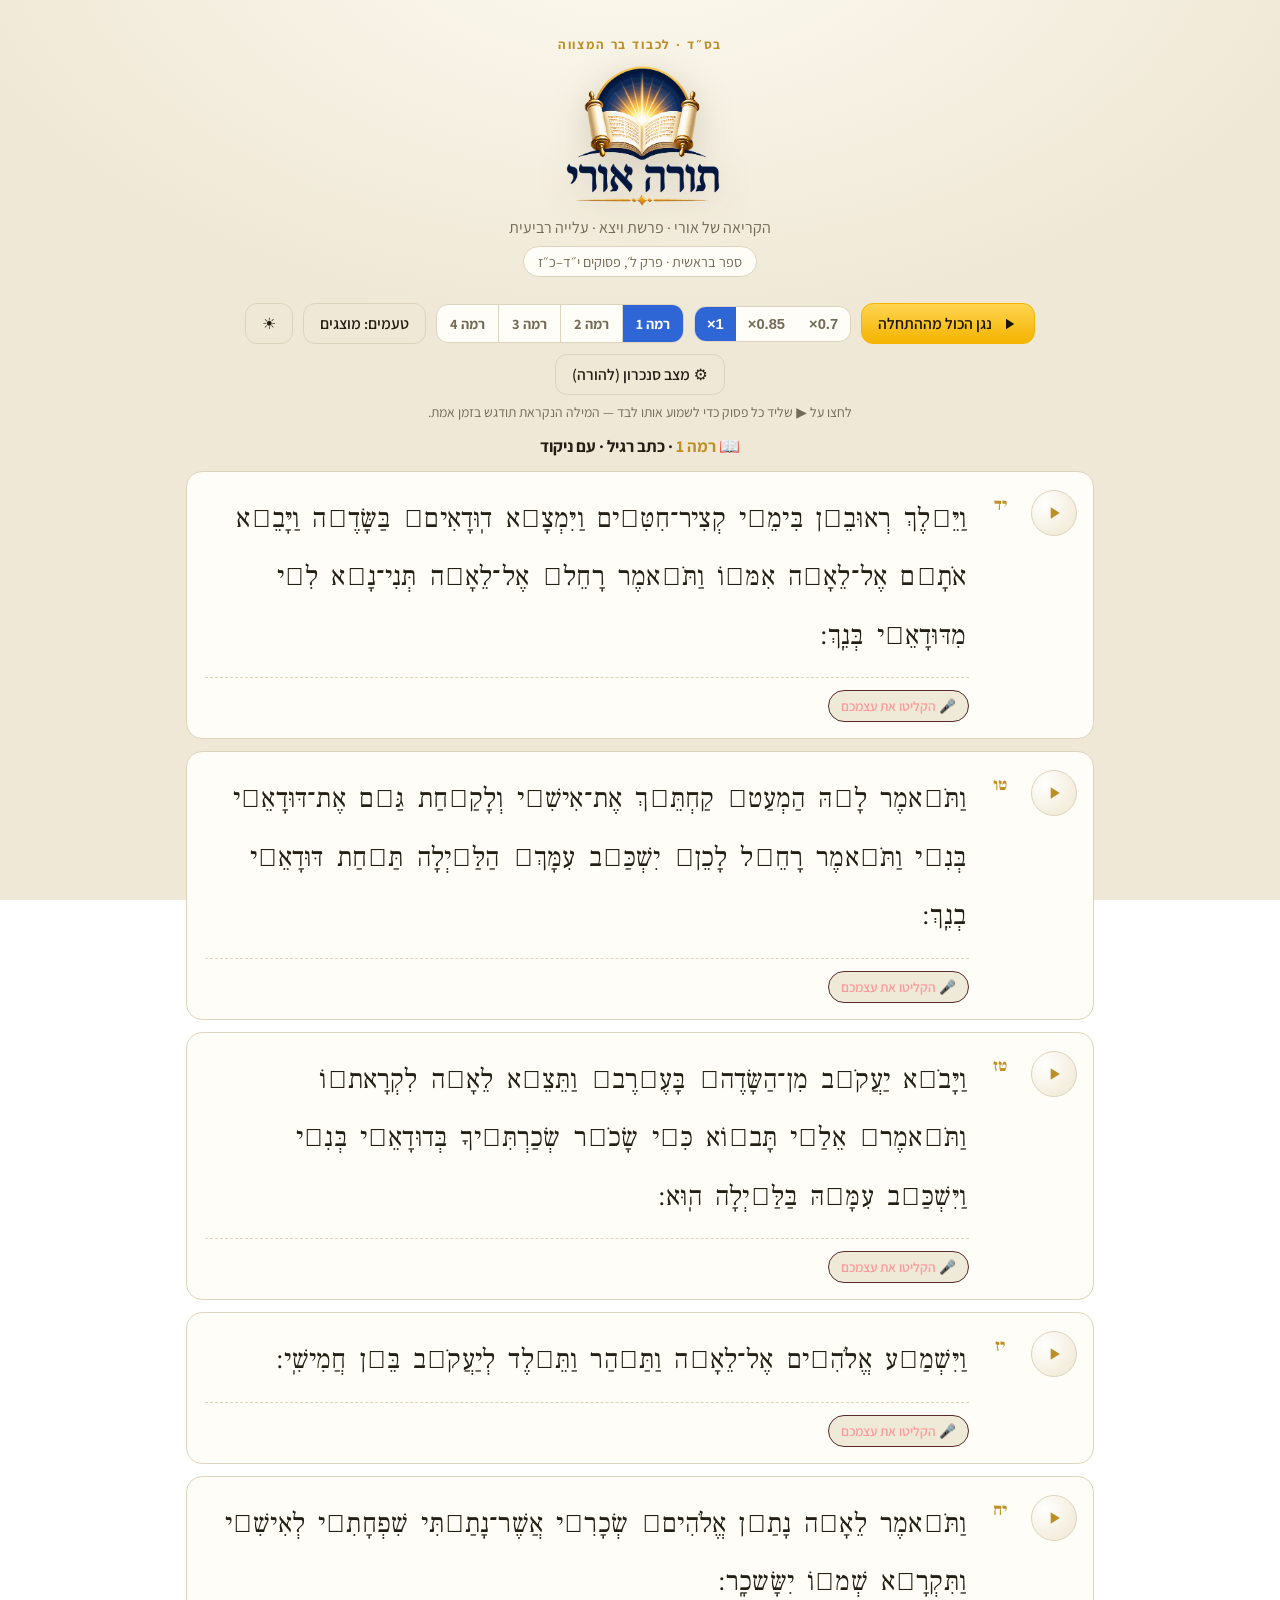
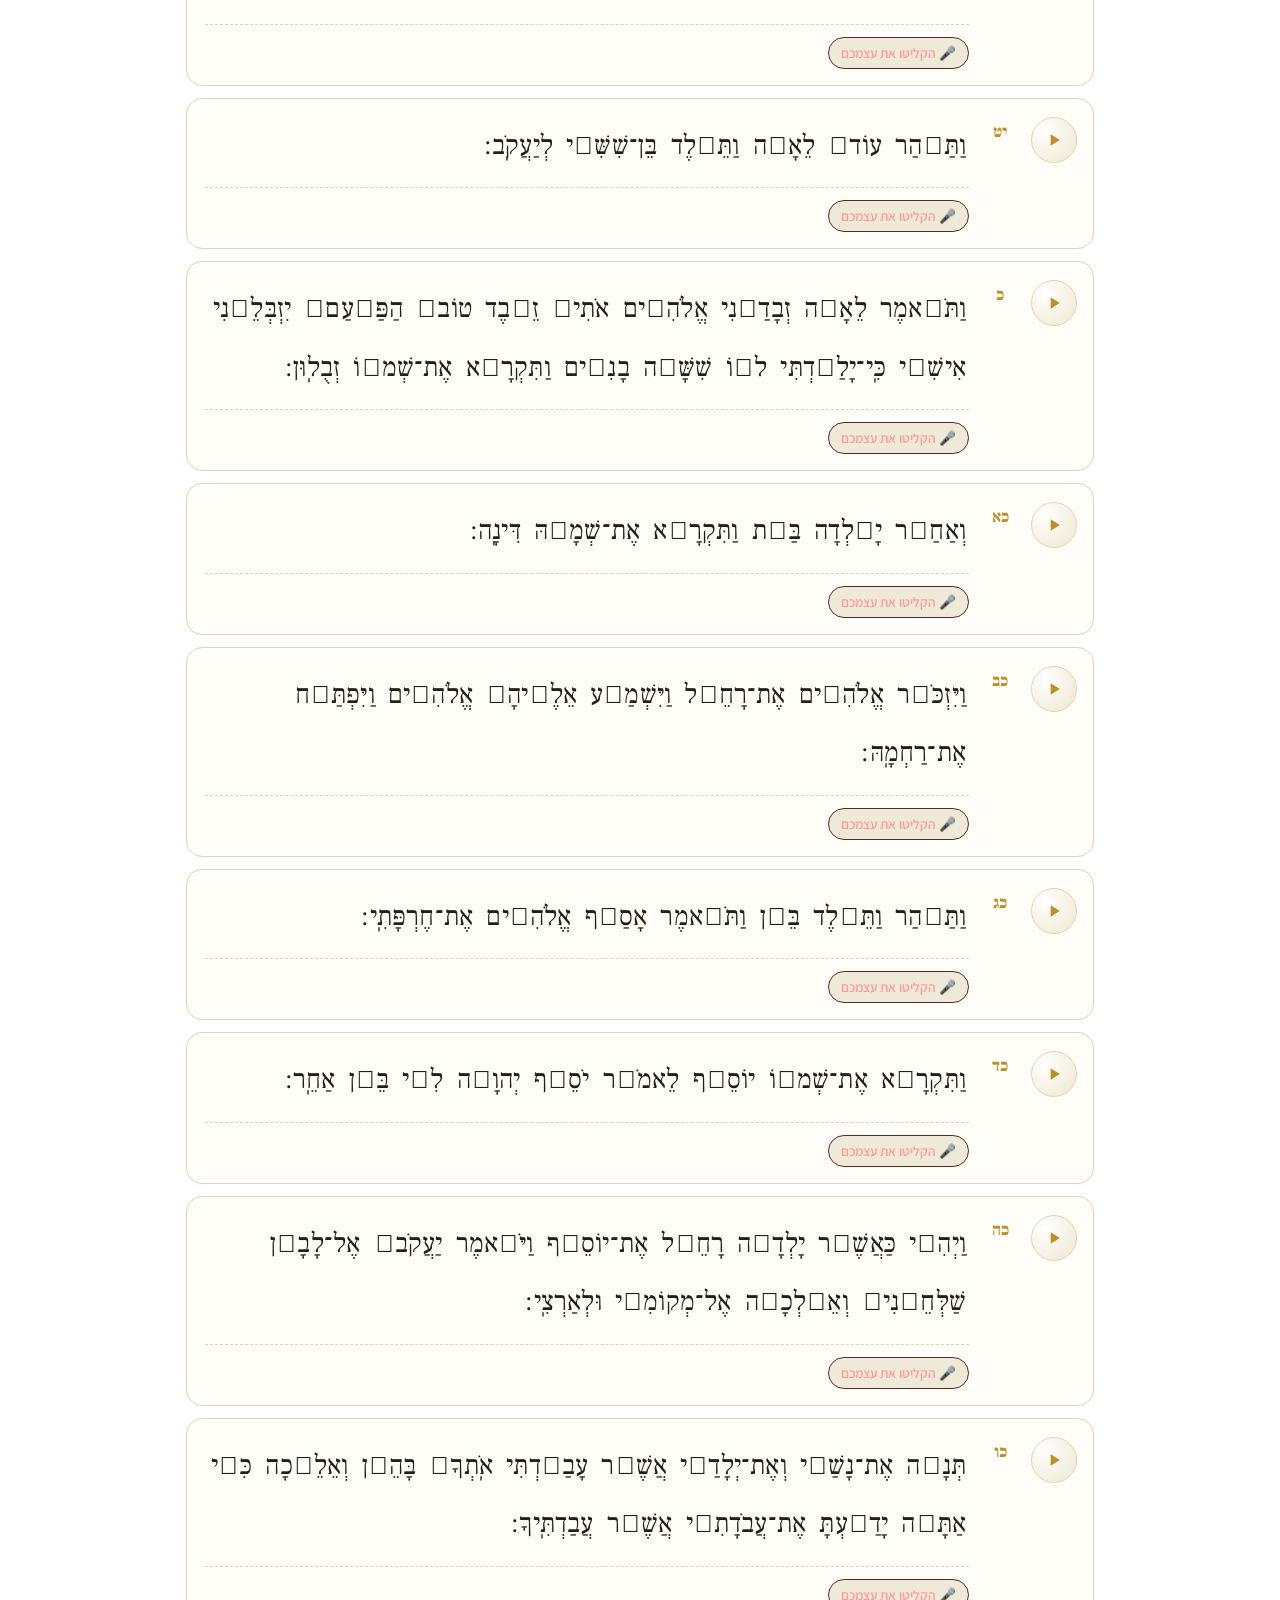
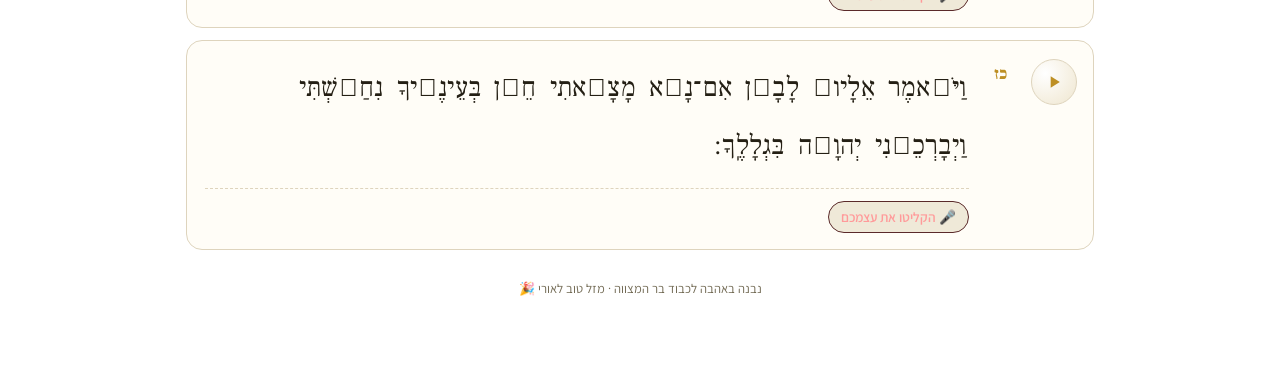
==== commit 69a8e14a: "Migrate Ori's main site to the shared engine: 4 levels, taamim, STAM fonts, whole-passage compare — " ====
--- a/index.html
+++ b/index.html
@@ -37,7 +37,7 @@
 
 <link rel="preconnect" href="https://fonts.googleapis.com">
 <link href="https://fonts.googleapis.com/css2?family=Assistant:wght@400;600;700;800&family=Frank+Ruhl+Libre:wght@500;700;900&display=swap" rel="stylesheet">
-<link rel="stylesheet" href="style.css">
+<link rel="stylesheet" href="app/style.css">
 </head>
 <body>
 <div class="splash" id="splash" aria-hidden="true">
@@ -52,8 +52,8 @@
       <img class="hero-img hero-dark" src="img/hero-dark.png" alt="תורה אורי" width="354" height="404">
       <img class="hero-img hero-light" src="img/hero-light.png" alt="תורה אורי" width="470" height="461">
     </div>
-    <div class="sub">הקריאה של אורי · פרשת ויצא · עלייה רביעית</div>
-    <div class="ref-badge">ספר בראשית · פרק ל׳, פסוקים י״ד–כ״ז</div>
+    <div class="sub" id="studentSub">—</div>
+    <div class="ref-badge" id="studentRef">—</div>
   </header>
 
   <div class="toolbar">
@@ -63,7 +63,13 @@
       <button data-sp="0.85">0.85×</button>
       <button data-sp="1" class="on">1×</button>
     </div>
-    <div class="btn" id="nikudToggle">אָ הצג ללא ניקוד</div>
+    <div class="level-group" id="levelGroup" title="רמת קריאה">
+      <button data-lvl="1" class="on">רמה 1</button>
+      <button data-lvl="2">רמה 2</button>
+      <button data-lvl="3">רמה 3</button>
+      <button data-lvl="4">רמה 4</button>
+    </div>
+    <div class="btn ghost" id="taamimToggle">טעמים: מוצגים</div>
     <div class="btn ghost" id="themeToggle" title="מסך בהיר / כהה">🌙</div>
     <div class="btn ghost" id="syncToggle">⚙️ מצב סנכרון (להורה)</div>
     <div class="btn" id="installBtn" style="display:none">⬇️ התקן כאפליקציה</div>
@@ -72,17 +78,10 @@
 
   <div id="noSyncWarn" class="warn-nosync" style="display:none"></div>
 
+  <div class="level-title" id="levelTitle"></div>
   <div class="verses" id="verses"></div>
-
-  <div class="extra">
-    <div class="lbl">🎧 הקלטה נפרדת של שני הפסוקים הראשונים (יד–טו):</div>
-    <div class="btn" id="playFirst2"><svg viewBox="0 0 24 24" width="16" height="16"><path fill="currentColor" d="M8 5v14l11-7z"/></svg> נגן את ההקלטה הקצרה</div>
-  </div>
-
-  <details class="img">
-    <summary>📜 הצגת תמונת הקטע המקורי</summary>
-    <img src="media/text.png" alt="טקסט הקטע מחולק לפסוקים">
-  </details>
+  <div id="level4bar" class="level4bar"></div>
+  <div id="level4result" class="cmp-result" style="display:none"></div>
 
   <!-- ===== Sync editor (parent) ===== -->
   <div class="editor" id="editor">
@@ -126,21 +125,20 @@
 
 <div class="nowbar" id="nowbar">
   <span class="stop" id="nowStop">■ עצור</span>
+  <span class="pausebtn" id="nowRestart">⏮ מהתחלה</span>
   <span class="pausebtn" id="nowPause">⏸ השהה</span>
   <span class="np">פסוק <b id="npNum">—</b></span>
 </div>
 
-<audio id="audioFull" src="media/full.oga" preload="auto"></audio>
-<audio id="audioFirst2" src="media/first2.oga" preload="auto"></audio>
+<audio id="audioFull" preload="auto"></audio>
 
-<script src="data.js"></script>
+<script src="student.js"></script>
+<script src="data.js?v=cant"></script>
 <script src="timings.js"></script>
 <script src="original_env.js"></script>
-<script src="app.js"></script>
+<script src="app/app.js"></script>
 <script>
   if ("serviceWorker" in navigator) {
-    // If a SW already controls this page, a controller change means a new
-    // version activated — reload once to show it immediately.
     var __refreshing = false;
     if (navigator.serviceWorker.controller) {
       navigator.serviceWorker.addEventListener("controllerchange", function () {
--- a/app/style.css
+++ b/app/style.css
@@ -0,0 +1,286 @@
+:root{
+  --bg:#0f1020;
+  --bg2:#171933;
+  --card:#1c1f3d;
+  --card-hover:#242850;
+  --ink:#f3f1e7;
+  --muted:#9aa0c3;
+  --accent:#f4c430;      /* gold */
+  --accent2:#5b8cff;     /* blue */
+  --marker:#ffe14d;      /* highlight marker */
+  --marker-glow:rgba(255,225,77,.55);
+  --done:#7c83b0;
+  --line:#2c2f57;
+  --good:#43d17a;
+  /* semantic panel/surface tokens (switch with theme) */
+  --bg-grad:radial-gradient(1200px 700px at 50% -10%,#232653 0%,#0f1020 60%);
+  --panel:#12142c;
+  --panel2:#161832;
+  --canvas-bg:#0c0e20;
+  --bar-bg:rgba(20,22,46,.96);
+  --modal-bg:linear-gradient(180deg,#1e2143,#181a35);
+  --play-bg:radial-gradient(circle at 30% 30%,#2b2f5c,#1a1d3a);
+  --grid:rgba(255,255,255,.12);
+  --font-torah:"Frank Ruhl Libre","Times New Roman",serif;
+}
+:root[data-theme="light"]{
+  --bg:#f4efe1;
+  --bg2:#ece5d3;
+  --card:#fffdf7;
+  --card-hover:#f6f0e1;
+  --ink:#241f14;
+  --muted:#726a54;
+  --accent:#bd8f24;      /* gold, darker for contrast on light */
+  --accent2:#2f66d6;     /* blue */
+  --marker:#ffe14d;
+  --marker-glow:rgba(220,170,30,.45);
+  --done:#a99f88;
+  --line:#ded4bd;
+  --good:#2a9d5b;
+  --bg-grad:radial-gradient(1200px 700px at 50% -10%,#fdfaf0 0%,#efe8d6 60%);
+  --panel:#f6f1e2;
+  --panel2:#efe9d8;
+  --canvas-bg:#fbf8ef;
+  --bar-bg:rgba(255,253,247,.97);
+  --modal-bg:linear-gradient(180deg,#fffdf7,#f5efe0);
+  --play-bg:radial-gradient(circle at 30% 30%,#ffffff,#efe6cf);
+  --grid:rgba(0,0,0,.14);
+}
+*{box-sizing:border-box}
+html,body{margin:0;padding:0}
+body{
+  background:var(--bg-grad) fixed;
+  color:var(--ink);
+  font-family:"Assistant","Segoe UI",system-ui,sans-serif;
+  direction:rtl;
+  min-height:100vh;
+  -webkit-tap-highlight-color:transparent;
+}
+.wrap{max-width:940px;margin:0 auto;
+  padding:calc(18px + env(safe-area-inset-top)) calc(16px + env(safe-area-inset-right)) 90px calc(16px + env(safe-area-inset-left))}
+
+/* header */
+header.top{text-align:center;padding:18px 10px 8px}
+header.top .kicker{color:var(--accent);letter-spacing:.14em;font-size:.82rem;font-weight:700}
+header.top h1{margin:.25em 0 .1em;font-size:1.6rem;font-weight:800}
+header.top .sub{color:var(--muted);font-size:1rem;margin-top:2px}
+.visually-hidden{position:absolute;width:1px;height:1px;overflow:hidden;clip:rect(0 0 0 0);white-space:nowrap}
+
+/* logo / hero */
+.hero-wrap{display:flex;justify-content:center;margin:4px 0 2px}
+.hero-img{height:158px;width:auto;max-width:84%;object-fit:contain;animation:heroIn .6s ease both}
+.hero-dark{filter:drop-shadow(0 8px 22px rgba(0,0,0,.45))}
+.hero-light{filter:drop-shadow(0 8px 18px rgba(60,50,20,.18))}
+@keyframes heroIn{from{transform:translateY(-10px) scale(.96)}to{transform:none}}
+/* theme-aware show/hide (used by header + splash) */
+.hero-dark{display:block}
+.hero-light{display:none}
+:root[data-theme="light"] .hero-dark{display:none}
+:root[data-theme="light"] .hero-light{display:block}
+@media(max-width:560px){ .hero-img{height:132px} }
+
+/* splash */
+.splash{position:fixed;inset:0;z-index:300;display:flex;align-items:center;justify-content:center;
+  background:var(--bg-grad);transition:opacity .5s ease}
+.splash.hide{opacity:0;pointer-events:none}
+.splash-logo{height:210px;width:auto;max-width:80%;animation:splashPulse 1.5s ease-in-out infinite alternate}
+@keyframes splashPulse{from{transform:scale(.99)}to{transform:scale(1.03)}}
+@media(max-width:560px){ .splash-logo{height:170px} }
+.ref-badge{display:inline-block;margin-top:8px;background:var(--card);border:1px solid var(--line);
+  border-radius:999px;padding:5px 14px;color:var(--muted);font-size:.9rem}
+
+/* toolbar */
+.toolbar{display:flex;flex-wrap:wrap;gap:10px;justify-content:center;align-items:center;margin:18px 0 8px}
+.btn{
+  display:inline-flex;align-items:center;gap:8px;cursor:pointer;user-select:none;
+  background:var(--card);color:var(--ink);border:1px solid var(--line);
+  padding:9px 16px;border-radius:12px;font-size:.98rem;font-weight:600;transition:.15s;
+}
+.btn:hover{background:var(--card-hover);border-color:var(--accent2)}
+.btn.primary{background:linear-gradient(180deg,#ffd451,#f4b400);color:#1a1400;border-color:#f4b400}
+.btn.primary:hover{filter:brightness(1.06)}
+.btn.ghost{background:transparent}
+.btn.on{background:var(--accent2);border-color:var(--accent2);color:#fff}
+.speed-group{display:inline-flex;background:var(--card);border:1px solid var(--line);border-radius:12px;overflow:hidden}
+.speed-group button{background:transparent;border:0;color:var(--muted);padding:9px 12px;cursor:pointer;font-weight:600;font-size:.92rem}
+.speed-group button.on{background:var(--accent2);color:#fff}
+
+.hint{text-align:center;color:var(--muted);font-size:.86rem;margin:4px 0 14px}
+
+/* verses */
+.verses{display:flex;flex-direction:column;gap:12px}
+.verse{
+  display:flex;align-items:flex-start;gap:14px;
+  background:var(--card);border:1px solid var(--line);border-radius:16px;
+  padding:16px 16px 16px 18px;transition:.15s;
+}
+.verse.active{border-color:var(--accent);box-shadow:0 0 0 2px rgba(244,196,48,.25),0 10px 30px rgba(0,0,0,.35)}
+.verse .num{flex:0 0 auto;min-width:34px;text-align:center;color:var(--accent);font-weight:800;
+  font-size:1.05rem;margin-top:6px;font-family:var(--font-torah)}
+.play{
+  flex:0 0 auto;width:46px;height:46px;border-radius:50%;cursor:pointer;
+  display:grid;place-items:center;border:1px solid var(--line);
+  background:var(--play-bg);transition:.15s;margin-top:2px;
+}
+.play:hover{border-color:var(--accent);transform:scale(1.06)}
+.play svg{width:20px;height:20px;fill:var(--accent)}
+.verse.active .play{background:linear-gradient(180deg,#ffd451,#f4b400);border-color:#f4b400}
+.verse.active .play svg{fill:#1a1400}
+.text{
+  font-family:var(--font-torah);
+  font-size:1.7rem;line-height:2.15;flex:1;padding-top:2px;letter-spacing:.2px;
+}
+.text .w{border-radius:6px;padding:2px 3px;transition:background .08s,color .08s;cursor:pointer;
+  box-decoration-break:clone;-webkit-box-decoration-break:clone}
+.text .w.hl{
+  background:var(--marker);
+  color:#1a1400;box-shadow:0 0 14px var(--marker-glow),0 0 0 2px var(--marker);border-radius:5px;
+}
+.text .w.past{color:var(--done)}
+.vbody{flex:1;min-width:0}
+.recbar{display:flex;gap:8px;flex-wrap:wrap;align-items:center;margin-top:12px;
+  padding-top:12px;border-top:1px dashed var(--line)}
+.minibtn{cursor:pointer;user-select:none;font-size:.85rem;font-weight:600;
+  padding:6px 12px;border-radius:999px;border:1px solid var(--line);
+  background:var(--panel2);color:var(--muted);transition:.15s;white-space:nowrap}
+.minibtn:hover{border-color:var(--accent2);color:var(--ink)}
+.minibtn.rec-btn{color:#ff9a9a;border-color:#5a2a2a}
+.minibtn.rec-btn:hover{background:#2a1414;border-color:#ff6b6b;color:#ffd0d0}
+.minibtn.rec-stop{background:#ff4d4d;color:#fff;border-color:#ff4d4d;animation:recpulse 1s infinite}
+.minibtn.mine-btn{color:var(--accent);border-color:#4a411d}
+.minibtn.mine-btn:hover{border-color:var(--accent);color:#ffe9a8}
+.minibtn.del-btn:hover{border-color:#ff6b6b;color:#ff9a9a}
+.minibtn.cmp-btn{color:var(--accent2);border-color:#25406b}
+.minibtn.cmp-btn:hover{border-color:var(--accent2);color:#bcd0ff}
+.rec-timer{color:#ff6b6b;font-weight:700;font-variant-numeric:tabular-nums}
+@keyframes recpulse{50%{opacity:.5}}
+
+.cmp-result{margin-top:12px;background:var(--panel);border:1px solid var(--line);border-radius:12px;padding:10px 12px}
+.cmp-head{display:flex;justify-content:space-between;align-items:center;color:var(--accent2);font-weight:700;font-size:.9rem;margin-bottom:6px}
+.cmp-x{cursor:pointer;color:var(--muted)}
+.cmp-x:hover{color:#ff6b6b}
+.cmp-rows{display:flex;flex-direction:column;gap:4px;font-size:.92rem}
+.cmp-row>span{color:var(--muted)}
+.cmp-row b.good{color:var(--good)}
+.cmp-row b.warn{color:#ffcf6b}
+.cmp-sub{color:var(--muted);font-size:.82rem}
+.cmp-caption{color:var(--muted);font-size:.8rem;margin-top:10px;margin-bottom:2px}
+.cmp-canvas{width:100%;height:90px;margin-top:4px;background:var(--canvas-bg);border-radius:8px;display:block}
+.cmp-canvas.pitch{height:110px}
+.cmp-legend{font-size:.8rem;color:var(--muted);margin-top:5px}
+.cmp-legend .dot{display:inline-block;width:10px;height:10px;border-radius:50%;vertical-align:middle;margin-inline-start:4px}
+.cmp-legend .dot.o{background:var(--accent)}
+.cmp-legend .dot.u{background:var(--accent2)}
+.cmp-loading{color:var(--muted);font-size:.9rem;padding:6px 0}
+.text .w.wgood{border-bottom:3px solid var(--good)}
+.text .w.wok{border-bottom:3px solid #ffcf6b}
+.text .w.woff{border-bottom:3px solid #ff6b6b}
+.cmp-sub .wg{color:var(--good)}
+.cmp-sub .wo{color:#ffcf6b}
+.cmp-sub .wb{color:#ff6b6b}
+
+@media(max-width:560px){
+  .text{font-size:1.4rem;line-height:2.05}
+  .play{width:40px;height:40px}
+  header.top h1{font-size:1.3rem}
+  .minibtn{font-size:.8rem;padding:6px 10px}
+}
+
+/* separate short recording box */
+.extra{margin:22px 0 6px;background:var(--bg2);border:1px dashed var(--line);border-radius:14px;padding:14px 16px;
+  display:flex;align-items:center;gap:12px;justify-content:space-between;flex-wrap:wrap}
+.extra .lbl{color:var(--muted);font-size:.95rem}
+
+/* image */
+details.img{margin-top:22px;background:var(--card);border:1px solid var(--line);border-radius:14px;padding:8px 14px}
+details.img summary{cursor:pointer;color:var(--accent2);font-weight:700;padding:6px 0}
+details.img img{max-width:100%;border-radius:10px;margin-top:10px;background:#fff}
+
+/* sync editor */
+.editor{margin-top:20px;background:var(--panel);border:1px solid var(--accent2);border-radius:16px;padding:16px;display:none}
+.editor.show{display:block}
+.editor h3{margin:.1em 0 .6em;color:var(--accent2)}
+.editor .row{display:flex;flex-wrap:wrap;gap:10px;align-items:center;margin:8px 0}
+.editor select,.editor input[type=number]{background:var(--card);color:var(--ink);border:1px solid var(--line);border-radius:8px;padding:7px 10px;font-size:.95rem}
+.editor .big{font-size:1.05rem;font-weight:700}
+.rec-status{color:var(--accent);font-weight:700}
+.editor textarea{width:100%;height:120px;background:var(--canvas-bg);color:var(--ink);border:1px solid var(--line);border-radius:8px;padding:10px;font-family:monospace;font-size:.8rem;direction:ltr}
+.pill{background:var(--card);border:1px solid var(--line);border-radius:999px;padding:4px 10px;font-size:.82rem;color:var(--muted)}
+.warn-nosync{background:#3a2a12;border:1px solid #6b4d1e;color:#ffd88a;border-radius:12px;padding:10px 14px;margin:10px 0;font-size:.9rem;text-align:center}
+:root[data-theme="light"] .warn-nosync{background:#fbefcf;border-color:#e3c778;color:#7a5a12}
+
+/* styled modal dialogs */
+.modal-ov{position:fixed;inset:0;background:rgba(6,7,18,.66);backdrop-filter:blur(4px);
+  display:flex;align-items:center;justify-content:center;z-index:200;padding:20px}
+.modal-box{background:var(--modal-bg);border:1px solid var(--line);
+  border-radius:18px;max-width:400px;width:100%;padding:24px 22px 18px;box-shadow:0 24px 70px rgba(0,0,0,.55);
+  transform:translateY(12px) scale(.96);opacity:.6;transition:transform .18s,opacity .18s;text-align:center}
+.modal-ov.show .modal-box{transform:none;opacity:1}
+.modal-box.danger{border-color:#7a3030}
+.modal-icon{font-size:2.1rem;line-height:1;margin-bottom:8px}
+.modal-title{font-weight:800;font-size:1.12rem;margin-bottom:8px;color:var(--ink)}
+.modal-msg{color:var(--ink);font-size:1rem;line-height:1.55;margin-bottom:20px}
+.modal-btns{display:flex;gap:10px;justify-content:center;flex-wrap:wrap}
+.modal-btn{cursor:pointer;border:1px solid var(--line);background:var(--card);color:var(--ink);
+  font-weight:700;font-size:.98rem;padding:10px 22px;border-radius:12px;transition:.15s;min-width:100px;font-family:inherit}
+.modal-btn:hover{background:var(--card-hover)}
+.modal-btn.cancel{background:transparent}
+.modal-btn.ok{background:linear-gradient(180deg,#ffd451,#f4b400);color:#1a1400;border-color:#f4b400}
+.modal-btn.ok:hover{filter:brightness(1.06)}
+.modal-btn.ok.danger{background:linear-gradient(180deg,#ff6f6f,#e23b3b);color:#fff;border-color:#e23b3b}
+
+footer{text-align:center;color:var(--muted);font-size:.8rem;margin-top:30px}
+
+/* floating now-playing bar */
+.nowbar{position:fixed;left:50%;transform:translateX(-50%);bottom:calc(16px + env(safe-area-inset-bottom));background:var(--bar-bg);
+  border:1px solid var(--line);border-radius:14px;padding:10px 16px;display:none;align-items:center;gap:14px;
+  box-shadow:0 10px 40px rgba(0,0,0,.5);backdrop-filter:blur(6px);z-index:50}
+.nowbar.show{display:flex}
+.nowbar .stop,.nowbar .pausebtn{cursor:pointer;user-select:none;font-weight:700;
+  padding:5px 13px;border-radius:999px;border:1px solid;transition:.15s;line-height:1.5}
+.nowbar .stop{color:#ff6b6b;border-color:rgba(255,107,107,.45)}
+.nowbar .stop:hover{border-color:#ff6b6b;background:rgba(255,107,107,.12)}
+.nowbar .pausebtn{color:var(--accent);border-color:rgba(244,196,48,.45);min-width:82px;text-align:center}
+.nowbar .pausebtn:hover{border-color:var(--accent);background:rgba(244,196,48,.12)}
+.nowbar .np{font-size:.9rem;color:var(--muted)}
+.nowbar .np b{color:var(--accent)}
+
+/* ===== reading levels: fonts + continuous (scroll) mode ===== */
+@font-face{
+  font-family:"StamAshkenaz";
+  src:url('fonts/StamAshkenazCLM.ttf') format('truetype');
+  font-display:swap;
+}
+/* levels 2-4: STA"M stack — "Guttman Stam" on machines that have it, else the free StamAshkenaz */
+.verses[data-level="2"] .text,
+.verses[data-level="3"] .text,
+.verses[data-level="4"] .text{
+  font-family:"Guttman Stam","StamAshkenaz","Frank Ruhl Libre",serif;
+  line-height:2.05;
+}
+/* level 4: continuous scroll, reading/exam mode (no verse chrome, no per-verse tools) */
+.verses[data-level="4"]{display:block;text-align:justify;
+  background:var(--card);border:1px solid var(--line);border-radius:16px;padding:20px 22px}
+.verses[data-level="4"] .verse{display:inline;background:transparent;border:0;box-shadow:none;padding:0;margin:0}
+.verses[data-level="4"] .verse.active{box-shadow:none}
+.verses[data-level="4"] .verse .play,
+.verses[data-level="4"] .verse .num,
+.verses[data-level="4"] .recbar,
+.verses[data-level="4"] .cmp-result{display:none}
+.verses[data-level="4"] .vbody{display:inline}
+.verses[data-level="4"] .text{display:inline;font-size:1.55rem;line-height:2.25}
+
+/* level selector buttons */
+.level-group{display:inline-flex;background:var(--card);border:1px solid var(--line);border-radius:12px;overflow:hidden}
+.level-group button{background:transparent;border:0;border-inline-start:1px solid var(--line);color:var(--muted);
+  padding:9px 13px;cursor:pointer;font-weight:700;font-size:.9rem;font-family:inherit}
+.level-group button:first-child{border-inline-start:0}
+.level-group button.on{background:var(--accent2);color:#fff}
+
+/* level 4: whole-passage record & compare bar */
+.level4bar{display:none;justify-content:center;gap:8px;flex-wrap:wrap;margin:14px auto 0;max-width:940px}
+#level4result{max-width:940px;margin:12px auto 0}
+
+/* current-level title above the passage */
+.level-title{text-align:center;margin:2px 0 14px;font-size:1.05rem;color:var(--ink);font-weight:700}
+.level-title b{color:var(--accent)}
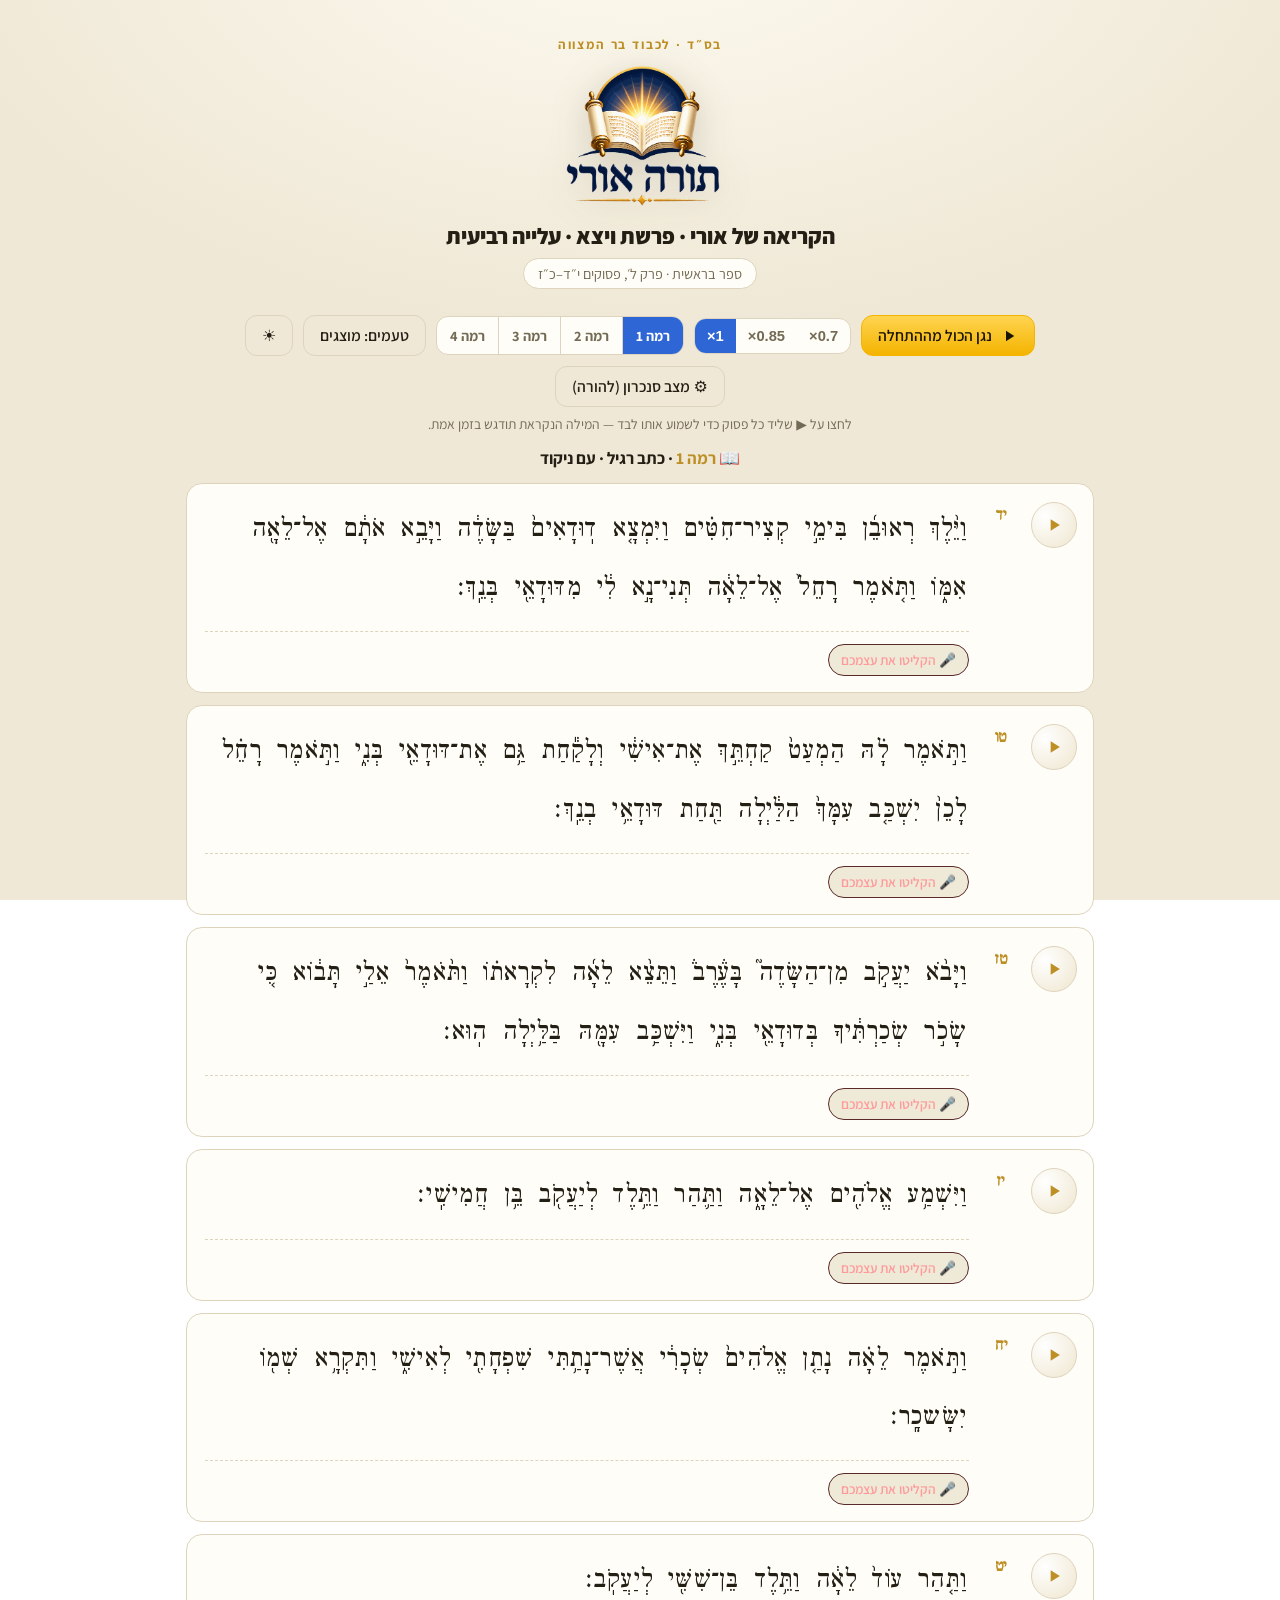
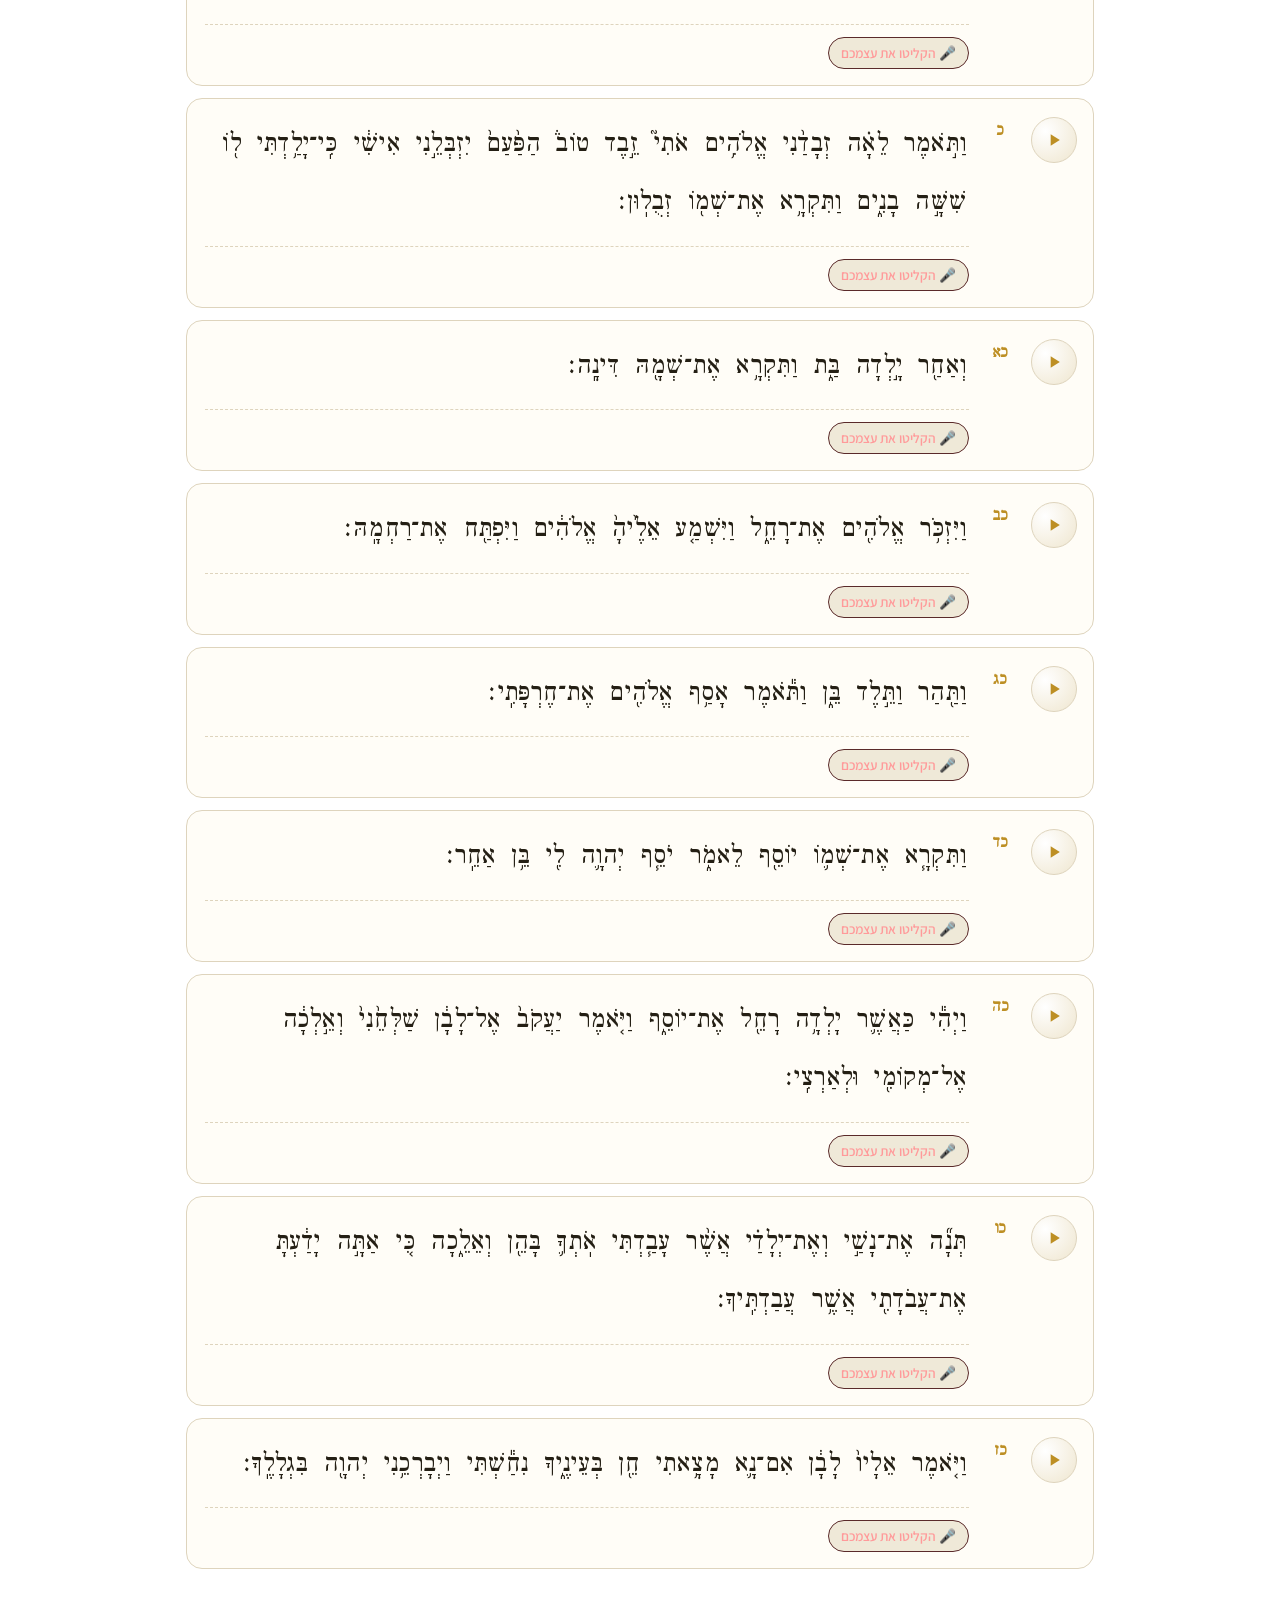
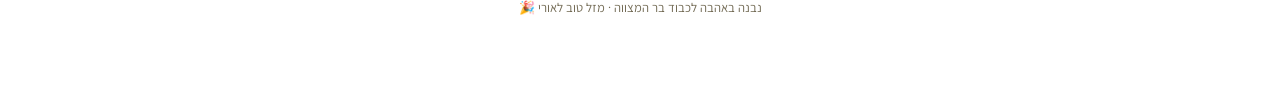
==== commit 3da7d80d: "Share preview: use Torah Uri logo on the Kotel background Replaced the social/WhatsApp preview image" ====
--- a/index.html
+++ b/index.html
@@ -12,9 +12,9 @@
 <meta property="og:title" content="תורה אורי">
 <meta property="og:description" content="לימוד קריאה בתורה בטעמים — פסוק אחר פסוק, בדיוק לפי ההקלטה, עם הדגשת המילה הנקראת בזמן אמת.">
 <meta property="og:url" content="https://amitrubin10.github.io/bar_mitzva/">
-<meta property="og:image" content="https://amitrubin10.github.io/bar_mitzva/share4.png">
-<meta property="og:image:secure_url" content="https://amitrubin10.github.io/bar_mitzva/share4.png">
-<meta property="og:image:type" content="image/png">
+<meta property="og:image" content="https://amitrubin10.github.io/bar_mitzva/share-logo.jpg?v=2">
+<meta property="og:image:secure_url" content="https://amitrubin10.github.io/bar_mitzva/share-logo.jpg?v=2">
+<meta property="og:image:type" content="image/jpeg">
 <meta property="og:image:width" content="1200">
 <meta property="og:image:height" content="630">
 <meta property="og:image:alt" content="תורה אורי — לימוד קריאה בתורה בטעמים">
@@ -22,7 +22,7 @@
 <meta name="twitter:card" content="summary_large_image">
 <meta name="twitter:title" content="תורה אורי">
 <meta name="twitter:description" content="לימוד קריאה בתורה בטעמים — פסוק אחר פסוק, בדיוק לפי ההקלטה.">
-<meta name="twitter:image" content="https://amitrubin10.github.io/bar_mitzva/share4.png">
+<meta name="twitter:image" content="https://amitrubin10.github.io/bar_mitzva/share-logo.jpg?v=2">
 
 <!-- PWA -->
 <link rel="manifest" href="manifest.webmanifest">
--- a/app/style.css
+++ b/app/style.css
@@ -21,7 +21,7 @@
   --modal-bg:linear-gradient(180deg,#1e2143,#181a35);
   --play-bg:radial-gradient(circle at 30% 30%,#2b2f5c,#1a1d3a);
   --grid:rgba(255,255,255,.12);
-  --font-torah:"Frank Ruhl Libre","Times New Roman",serif;
+  --font-torah:"TaameyFrankCLM","Frank Ruhl Libre","Times New Roman",serif;
 }
 :root[data-theme="light"]{
   --bg:#f4efe1;
@@ -63,7 +63,9 @@
 header.top{text-align:center;padding:18px 10px 8px}
 header.top .kicker{color:var(--accent);letter-spacing:.14em;font-size:.82rem;font-weight:700}
 header.top h1{margin:.25em 0 .1em;font-size:1.6rem;font-weight:800}
-header.top .sub{color:var(--muted);font-size:1rem;margin-top:2px}
+/* studentSub = the child's reading title — the main heading under the logo:
+   deliberately BIGGER + BOLDER than the parasha/aliyah ref line below it. */
+header.top .sub{color:var(--ink);font-size:1.4rem;font-weight:800;margin-top:6px;line-height:1.3}
 .visually-hidden{position:absolute;width:1px;height:1px;overflow:hidden;clip:rect(0 0 0 0);white-space:nowrap}
 
 /* logo / hero */
@@ -246,16 +248,33 @@
 .nowbar .np b{color:var(--accent)}
 
 /* ===== reading levels: fonts + continuous (scroll) mode ===== */
+/* Self-hosted fonts (GPL + font-exception) that fully render nikud AND
+   ta'amei ha-miqra identically on every device.
+   "TorahStam" is a CUSTOM font we built: authentic square STA"M scribal
+   consonants (Culmus StamAshkenaz — the real Torah-scroll ktav) with the
+   nikud+taamim outlines grafted in from Culmus Taamey and positioned by the
+   base font's own GPOS anchors. It looks like Guttman Stam but is free and
+   renders the marks everywhere (the plain StamAshkenaz ships those glyphs
+   EMPTY, which is why phones showed consonants only).
+   "TaameyFrankCLM" = Frank-Ruhl look + marks for level 1 (Google's Frank Ruhl
+   Libre has no cantillation glyphs). */
 @font-face{
-  font-family:"StamAshkenaz";
-  src:url('fonts/StamAshkenazCLM.ttf') format('truetype');
+  font-family:"TorahStam";
+  src:url('fonts/TorahStamAshkenaz.ttf') format('truetype');
   font-display:swap;
 }
-/* levels 2-4: STA"M stack — "Guttman Stam" on machines that have it, else the free StamAshkenaz */
+@font-face{
+  font-family:"TaameyFrankCLM";
+  src:url('fonts/TaameyFrankCLM-Medium.ttf') format('truetype');
+  font-display:swap;
+}
+/* levels 2-4: STA"M / Torah-scroll stack. TorahStam first so every device
+   (phone, PC, future students) sees the SAME correct rendering; "Guttman Stam"
+   kept only as a safety fallback if TorahStam ever fails to load. */
 .verses[data-level="2"] .text,
 .verses[data-level="3"] .text,
 .verses[data-level="4"] .text{
-  font-family:"Guttman Stam","StamAshkenaz","Frank Ruhl Libre",serif;
+  font-family:"TorahStam","Guttman Stam","Frank Ruhl Libre",serif;
   line-height:2.05;
 }
 /* level 4: continuous scroll, reading/exam mode (no verse chrome, no per-verse tools) */
